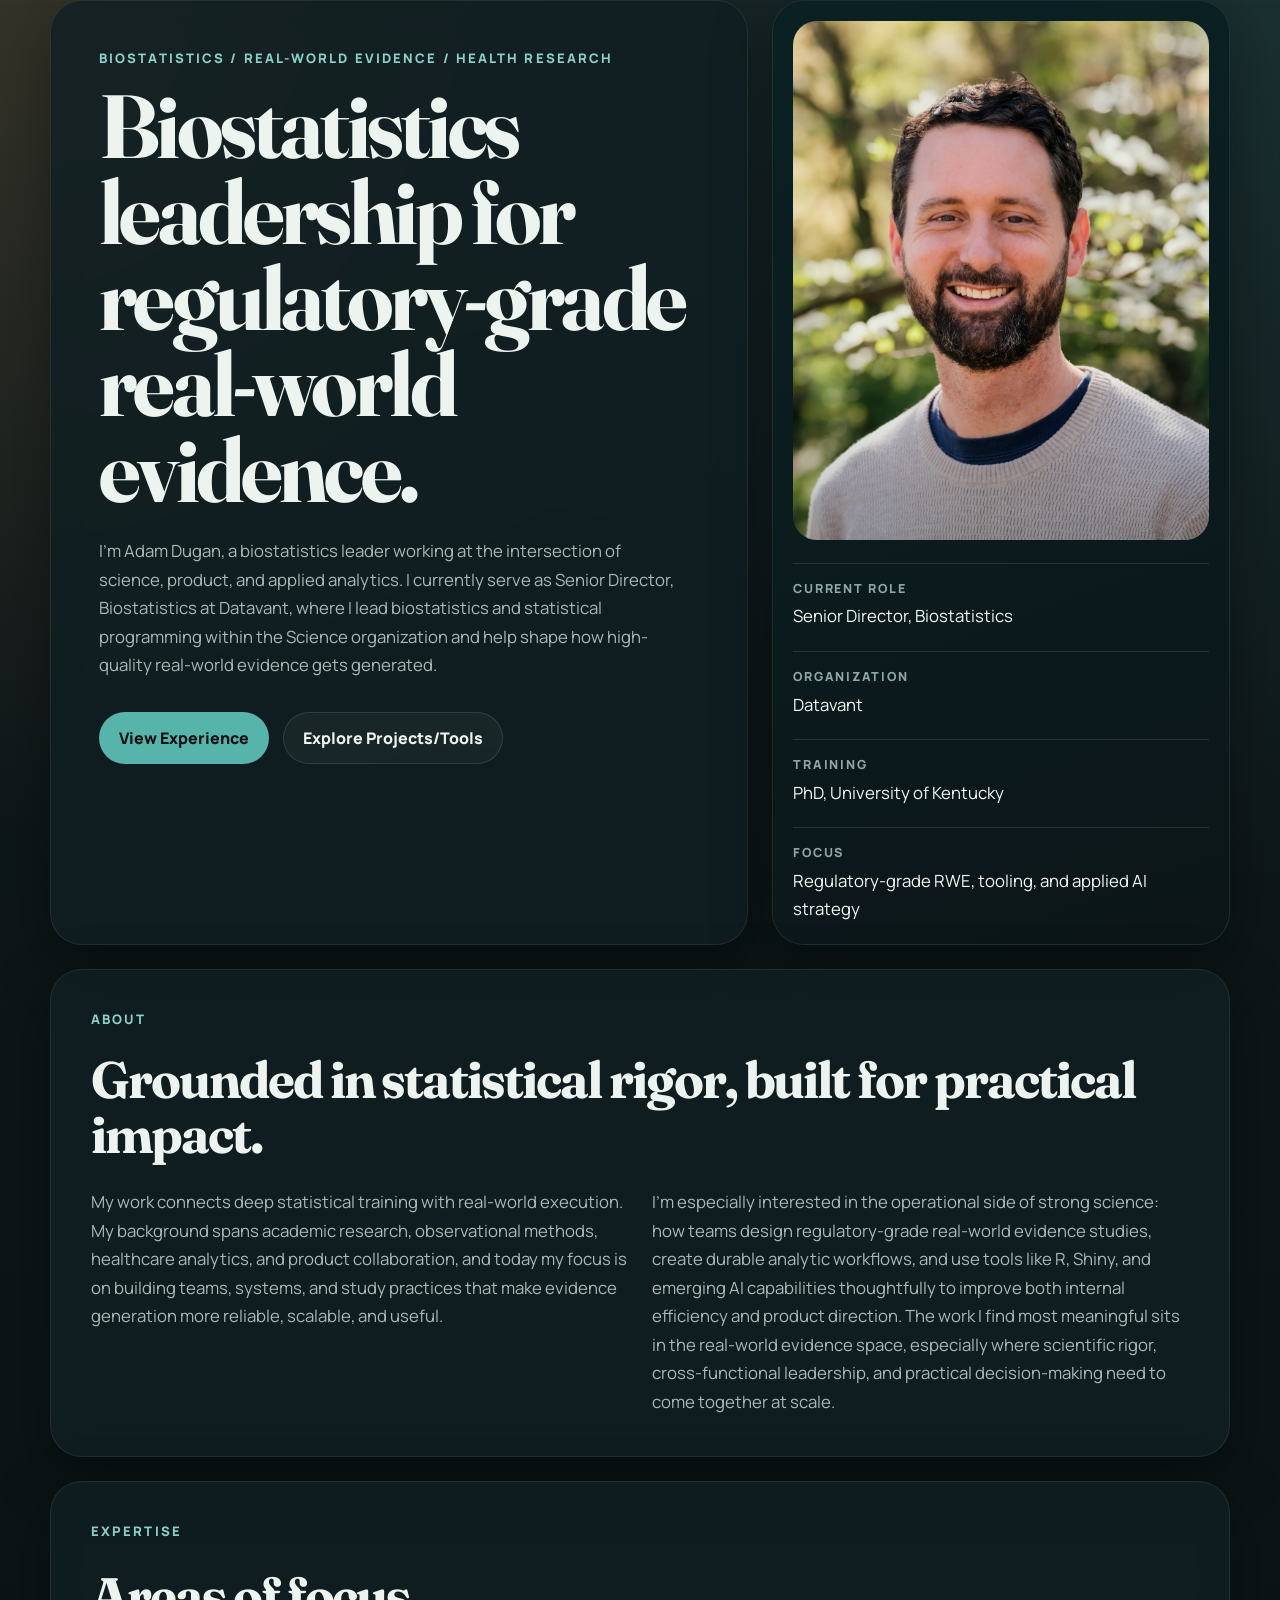
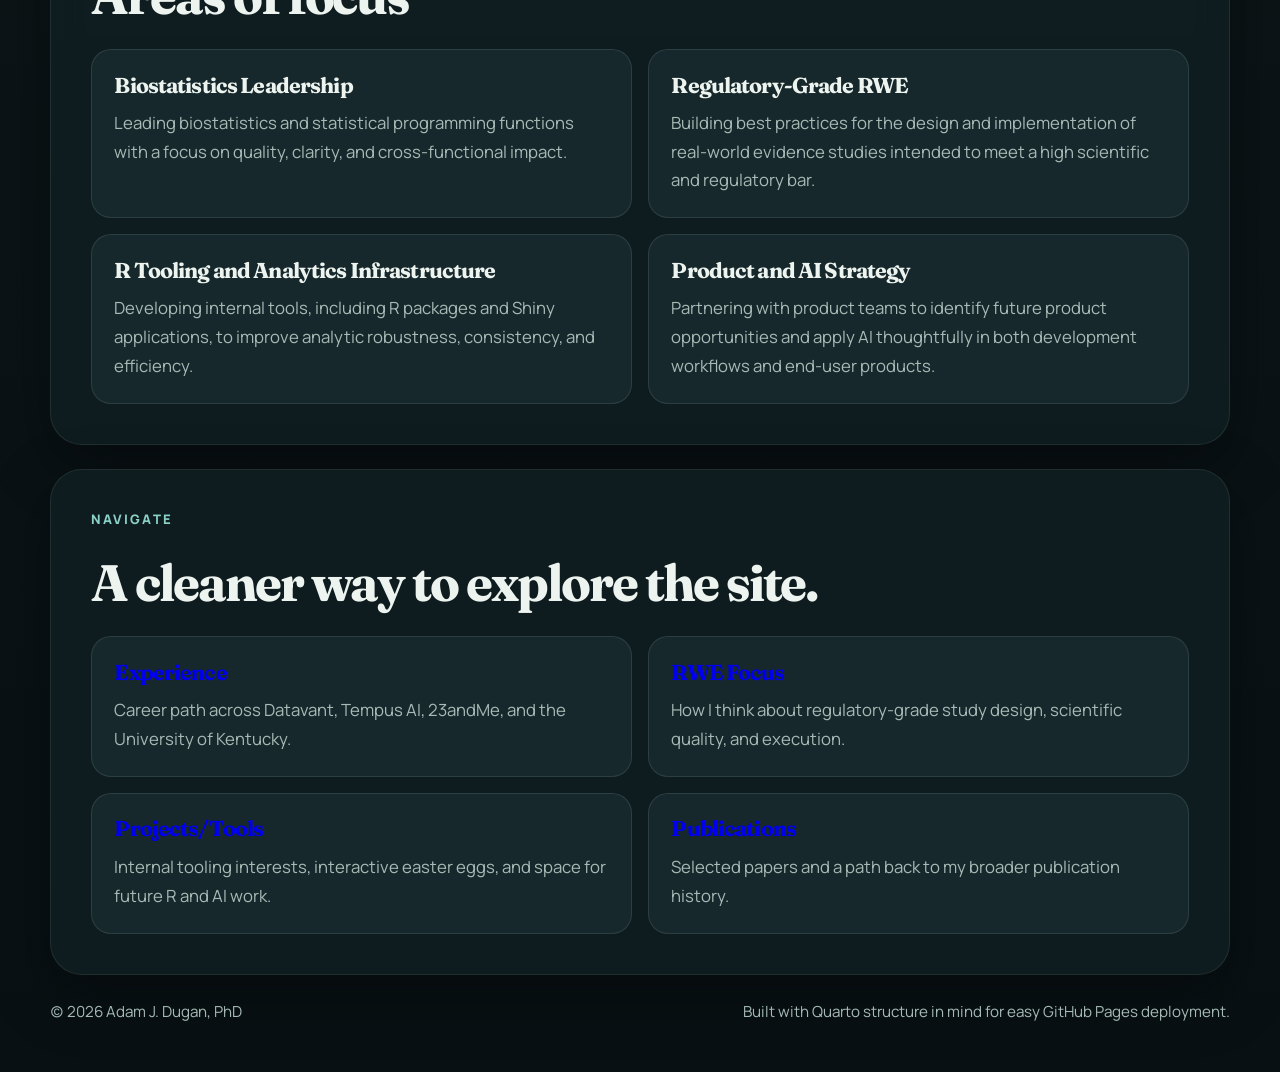
==== docs/index.html @ 81291aee "Updated the experience" ====
<!DOCTYPE html>
<html xmlns="http://www.w3.org/1999/xhtml" lang="en" xml:lang="en"><head>

<meta charset="utf-8">
<meta name="generator" content="quarto-1.9.37">

<meta name="viewport" content="width=device-width, initial-scale=1.0, user-scalable=yes">


<title>Home – Adam J. Dugan, PhD</title>
<style>
/* Default styles provided by pandoc.
** See https://pandoc.org/MANUAL.html#variables-for-html for config info.
*/
code{white-space: pre-wrap;}
span.smallcaps{font-variant: small-caps;}
div.columns{display: flex; gap: min(4vw, 1.5em);}
div.column{flex: auto; overflow-x: auto;}
div.hanging-indent{margin-left: 1.5em; text-indent: -1.5em;}
ul.task-list{list-style: none;}
ul.task-list li input[type="checkbox"] {
  width: 0.8em;
  margin: 0 0.8em 0.2em -1em; /* quarto-specific, see https://github.com/quarto-dev/quarto-cli/issues/4556 */ 
  vertical-align: middle;
}
.display.math{display: block; text-align: center; margin: 0.5rem auto;}
</style>


<script src="site_libs/clipboard/clipboard.min.js"></script>
<script src="site_libs/quarto-html/tabby.min.js"></script>
<script src="site_libs/quarto-html/popper.min.js"></script>
<script src="site_libs/quarto-html/tippy.umd.min.js"></script>
<script src="site_libs/quarto-html/anchor.min.js"></script>
<link href="site_libs/quarto-html/tippy.css" rel="stylesheet">
<link href="site_libs/quarto-html/light-border.css" rel="stylesheet">
<link href="site_libs/quarto-html/quarto-html-640605f58ae58ee79329c070719e555b.min.css" rel="stylesheet" append-hash="true" data-mode="light">
<link href="site_libs/quarto-html/quarto-syntax-highlighting-7f8f88aac4f3542376d5c11b86a4c14d.css" rel="stylesheet" id="quarto-text-highlighting-styles">
<script>
  document.documentElement.classList.add("js");
</script>
<link rel="preconnect" href="https://fonts.googleapis.com">
<link rel="preconnect" href="https://fonts.gstatic.com" crossorigin="">
<link href="https://fonts.googleapis.com/css2?family=Fraunces:opsz,wght@9..144,500;9..144,700&amp;family=Manrope:wght@400;500;600;700;800&amp;display=swap" rel="stylesheet">


<link rel="stylesheet" href="assets/css/styles.css">
</head>

<body>



<header id="title-block-header">
<h1 class="title">Home</h1>

</header>


<div class="page-shell page-shell-inner">
  <section class="hero reveal">
    <div class="hero-copy">
      <p class="eyebrow">Biostatistics / Real-World Evidence / Health Research</p>
      <h1>Biostatistics leadership for regulatory-grade real-world evidence.</h1>
      <p class="hero-text">
        I'm Adam Dugan, a biostatistics leader working at the intersection of science, product,
        and applied analytics. I currently serve as Senior Director, Biostatistics at Datavant,
        where I lead biostatistics and statistical programming within the Science organization and
        help shape how high-quality real-world evidence gets generated.
      </p>
      <div class="hero-actions">
        <a class="button button-primary" href="experience.html">View Experience</a>
        <a class="button button-secondary" href="projects.html">Explore Projects/Tools</a>
      </div>
    </div>

    <aside class="hero-card">
      <div class="headshot-frame">
        <img class="headshot" src="assets/images/adams-headshot.JPG" alt="Headshot of Adam J. Dugan">
      </div>
      <dl class="profile-facts">
        <div>
          <dt>Current role</dt>
          <dd>Senior Director, Biostatistics</dd>
        </div>
        <div>
          <dt>Organization</dt>
          <dd>Datavant</dd>
        </div>
        <div>
          <dt>Training</dt>
          <dd>PhD, University of Kentucky</dd>
        </div>
        <div>
          <dt>Focus</dt>
          <dd>Regulatory-grade RWE, tooling, and applied AI strategy</dd>
        </div>
      </dl>
    </aside>
  </section>

  <section class="section section-intro reveal" id="about">
    <div class="section-heading">
      <p class="eyebrow">About</p>
      <h2 class="anchored">Grounded in statistical rigor, built for practical impact.</h2>
    </div>
    <div class="split-text">
      <p>
        My work connects deep statistical training with real-world execution. My background spans
        academic research, observational methods, healthcare analytics, and product collaboration,
        and today my focus is on building teams, systems, and study practices that make evidence
        generation more reliable, scalable, and useful.
      </p>
      <p>
        I'm especially interested in the operational side of strong science: how teams design
        regulatory-grade real-world evidence studies, create durable analytic workflows, and use
        tools like R, Shiny, and emerging AI capabilities thoughtfully to improve both internal
        efficiency and product direction. The work I find most meaningful sits in the real-world
        evidence space, especially where scientific rigor, cross-functional leadership, and
        practical decision-making need to come together at scale.
      </p>
    </div>
  </section>

  <section class="section reveal" id="expertise">
    <div class="section-heading">
      <p class="eyebrow">Expertise</p>
      <h2 class="anchored">Areas of focus</h2>
    </div>
    <div class="card-grid">
      <article class="info-card">
        <h3 class="anchored">Biostatistics Leadership</h3>
        <p>
          Leading biostatistics and statistical programming functions with a focus on quality,
          clarity, and cross-functional impact.
        </p>
      </article>
      <article class="info-card">
        <h3 class="anchored">Regulatory-Grade RWE</h3>
        <p>
          Building best practices for the design and implementation of real-world evidence studies
          intended to meet a high scientific and regulatory bar.
        </p>
      </article>
      <article class="info-card">
        <h3 class="anchored">R Tooling and Analytics Infrastructure</h3>
        <p>
          Developing internal tools, including R packages and Shiny applications, to improve
          analytic robustness, consistency, and efficiency.
        </p>
      </article>
      <article class="info-card">
        <h3 class="anchored">Product and AI Strategy</h3>
        <p>
          Partnering with product teams to identify future product opportunities and apply AI
          thoughtfully in both development workflows and end-user products.
        </p>
      </article>
    </div>
  </section>

  <section class="section reveal">
    <div class="section-heading">
      <p class="eyebrow">Navigate</p>
      <h2 class="anchored">A cleaner way to explore the site.</h2>
    </div>
    <div class="card-grid">
      <article class="info-card">
        <h3 class="anchored"><a href="experience.html">Experience</a></h3>
        <p>Career path across Datavant, Tempus AI, 23andMe, and the University of Kentucky.</p>
      </article>
      <article class="info-card">
        <h3 class="anchored"><a href="rwe-focus.html">RWE Focus</a></h3>
        <p>How I think about regulatory-grade study design, scientific quality, and execution.</p>
      </article>
      <article class="info-card">
        <h3 class="anchored"><a href="projects.html">Projects/Tools</a></h3>
        <p>Internal tooling interests, interactive easter eggs, and space for future R and AI work.</p>
      </article>
      <article class="info-card">
        <h3 class="anchored"><a href="publications.html">Publications</a></h3>
        <p>Selected papers and a path back to my broader publication history.</p>
      </article>
    </div>
  </section>

  <footer class="site-footer">
    <p>(c) <span id="year"></span> Adam J. Dugan, PhD</p>
    <p>Built with Quarto structure in mind for easy GitHub Pages deployment.</p>
  </footer>
</div>


<script src="assets/js/script.js"></script>
<script id="quarto-html-after-body" type="application/javascript">
  window.document.addEventListener("DOMContentLoaded", function (event) {
    const tabsets =  window.document.querySelectorAll(".panel-tabset-tabby")
    tabsets.forEach(function(tabset) {
      const tabby = new Tabby('#' + tabset.id);
    });
    const icon = "";
    const anchorJS = new window.AnchorJS();
    anchorJS.options = {
      placement: 'right',
      icon: icon
    };
    anchorJS.add('.anchored');
    const isCodeAnnotation = (el) => {
      for (const clz of el.classList) {
        if (clz.startsWith('code-annotation-')) {                     
          return true;
        }
      }
      return false;
    }
    const onCopySuccess = function(e) {
      // button target
      const button = e.trigger;
      // don't keep focus
      button.blur();
      // flash "checked"
      button.classList.add('code-copy-button-checked');
      var currentTitle = button.getAttribute("title");
      button.setAttribute("title", "Copied!");
      let tooltip;
      if (window.bootstrap) {
        button.setAttribute("data-bs-toggle", "tooltip");
        button.setAttribute("data-bs-placement", "left");
        button.setAttribute("data-bs-title", "Copied!");
        tooltip = new bootstrap.Tooltip(button, 
          { trigger: "manual", 
            customClass: "code-copy-button-tooltip",
            offset: [0, -8]});
        tooltip.show();    
      }
      setTimeout(function() {
        if (tooltip) {
          tooltip.hide();
          button.removeAttribute("data-bs-title");
          button.removeAttribute("data-bs-toggle");
          button.removeAttribute("data-bs-placement");
        }
        button.setAttribute("title", currentTitle);
        button.classList.remove('code-copy-button-checked');
      }, 1000);
      // clear code selection
      e.clearSelection();
    }
    const getTextToCopy = function(trigger) {
      const outerScaffold = trigger.parentElement.cloneNode(true);
      const codeEl = outerScaffold.querySelector('code');
      for (const childEl of codeEl.children) {
        if (isCodeAnnotation(childEl)) {
          childEl.remove();
        }
      }
      return codeEl.innerText;
    }
    const clipboard = new window.ClipboardJS('.code-copy-button:not([data-in-quarto-modal])', {
      text: getTextToCopy
    });
    clipboard.on('success', onCopySuccess);
    if (window.document.getElementById('quarto-embedded-source-code-modal')) {
      const clipboardModal = new window.ClipboardJS('.code-copy-button[data-in-quarto-modal]', {
        text: getTextToCopy,
        container: window.document.getElementById('quarto-embedded-source-code-modal')
      });
      clipboardModal.on('success', onCopySuccess);
    }
      var localhostRegex = new RegExp(/^(?:http|https):\/\/localhost\:?[0-9]*\//);
      var mailtoRegex = new RegExp(/^mailto:/);
        var filterRegex = new RegExp('/' + window.location.host + '/');
      var isInternal = (href) => {
          return filterRegex.test(href) || localhostRegex.test(href) || mailtoRegex.test(href);
      }
      // Inspect non-navigation links and adorn them if external
     var links = window.document.querySelectorAll('a[href]:not(.nav-link):not(.navbar-brand):not(.toc-action):not(.sidebar-link):not(.sidebar-item-toggle):not(.pagination-link):not(.no-external):not([aria-hidden]):not(.dropdown-item):not(.quarto-navigation-tool):not(.about-link)');
      for (var i=0; i<links.length; i++) {
        const link = links[i];
        if (!isInternal(link.href)) {
          // undo the damage that might have been done by quarto-nav.js in the case of
          // links that we want to consider external
          if (link.dataset.originalHref !== undefined) {
            link.href = link.dataset.originalHref;
          }
        }
      }
    function tippyHover(el, contentFn, onTriggerFn, onUntriggerFn) {
      const config = {
        allowHTML: true,
        maxWidth: 500,
        delay: 100,
        arrow: false,
        appendTo: function(el) {
            return el.parentElement;
        },
        interactive: true,
        interactiveBorder: 10,
        theme: 'light-border',
        placement: 'bottom-start',
      };
      if (contentFn) {
        config.content = contentFn;
      }
      if (onTriggerFn) {
        config.onTrigger = onTriggerFn;
      }
      if (onUntriggerFn) {
        config.onUntrigger = onUntriggerFn;
      }
      window.tippy(el, config); 
    }
    const noterefs = window.document.querySelectorAll('a[role="doc-noteref"]');
    for (var i=0; i<noterefs.length; i++) {
      const ref = noterefs[i];
      tippyHover(ref, function() {
        // use id or data attribute instead here
        let href = ref.getAttribute('data-footnote-href') || ref.getAttribute('href');
        try { href = new URL(href).hash; } catch {}
        const id = href.replace(/^#\/?/, "");
        const note = window.document.getElementById(id);
        if (note) {
          return note.innerHTML;
        } else {
          return "";
        }
      });
    }
    const xrefs = window.document.querySelectorAll('a.quarto-xref');
    const processXRef = (id, note) => {
      // Strip column container classes
      const stripColumnClz = (el) => {
        el.classList.remove("page-full", "page-columns");
        if (el.children) {
          for (const child of el.children) {
            stripColumnClz(child);
          }
        }
      }
      stripColumnClz(note)
      if (id === null || id.startsWith('sec-')) {
        // Special case sections, only their first couple elements
        const container = document.createElement("div");
        if (note.children && note.children.length > 2) {
          container.appendChild(note.children[0].cloneNode(true));
          for (let i = 1; i < note.children.length; i++) {
            const child = note.children[i];
            if (child.tagName === "P" && child.innerText === "") {
              continue;
            } else {
              container.appendChild(child.cloneNode(true));
              break;
            }
          }
          if (window.Quarto?.typesetMath) {
            window.Quarto.typesetMath(container);
          }
          return container.innerHTML
        } else {
          if (window.Quarto?.typesetMath) {
            window.Quarto.typesetMath(note);
          }
          return note.innerHTML;
        }
      } else {
        // Remove any anchor links if they are present
        const anchorLink = note.querySelector('a.anchorjs-link');
        if (anchorLink) {
          anchorLink.remove();
        }
        if (window.Quarto?.typesetMath) {
          window.Quarto.typesetMath(note);
        }
        if (note.classList.contains("callout")) {
          return note.outerHTML;
        } else {
          return note.innerHTML;
        }
      }
    }
    for (var i=0; i<xrefs.length; i++) {
      const xref = xrefs[i];
      tippyHover(xref, undefined, function(instance) {
        instance.disable();
        let url = xref.getAttribute('href');
        let hash = undefined; 
        if (url.startsWith('#')) {
          hash = url;
        } else {
          try { hash = new URL(url).hash; } catch {}
        }
        if (hash) {
          const id = hash.replace(/^#\/?/, "");
          const note = window.document.getElementById(id);
          if (note !== null) {
            try {
              const html = processXRef(id, note.cloneNode(true));
              instance.setContent(html);
            } finally {
              instance.enable();
              instance.show();
            }
          } else {
            // See if we can fetch this
            fetch(url.split('#')[0])
            .then(res => res.text())
            .then(html => {
              const parser = new DOMParser();
              const htmlDoc = parser.parseFromString(html, "text/html");
              const note = htmlDoc.getElementById(id);
              if (note !== null) {
                const html = processXRef(id, note);
                instance.setContent(html);
              } 
            }).finally(() => {
              instance.enable();
              instance.show();
            });
          }
        } else {
          // See if we can fetch a full url (with no hash to target)
          // This is a special case and we should probably do some content thinning / targeting
          fetch(url)
          .then(res => res.text())
          .then(html => {
            const parser = new DOMParser();
            const htmlDoc = parser.parseFromString(html, "text/html");
            const note = htmlDoc.querySelector('main.content');
            if (note !== null) {
              // This should only happen for chapter cross references
              // (since there is no id in the URL)
              // remove the first header
              if (note.children.length > 0 && note.children[0].tagName === "HEADER") {
                note.children[0].remove();
              }
              const html = processXRef(null, note);
              instance.setContent(html);
            } 
          }).finally(() => {
            instance.enable();
            instance.show();
          });
        }
      }, function(instance) {
      });
    }
        let selectedAnnoteEl;
        const selectorForAnnotation = ( cell, annotation) => {
          let cellAttr = 'data-code-cell="' + cell + '"';
          let lineAttr = 'data-code-annotation="' +  annotation + '"';
          const selector = 'span[' + cellAttr + '][' + lineAttr + ']';
          return selector;
        }
        const selectCodeLines = (annoteEl) => {
          const doc = window.document;
          const targetCell = annoteEl.getAttribute("data-target-cell");
          const targetAnnotation = annoteEl.getAttribute("data-target-annotation");
          const annoteSpan = window.document.querySelector(selectorForAnnotation(targetCell, targetAnnotation));
          const lines = annoteSpan.getAttribute("data-code-lines").split(",");
          const lineIds = lines.map((line) => {
            return targetCell + "-" + line;
          })
          let top = null;
          let height = null;
          let parent = null;
          if (lineIds.length > 0) {
              //compute the position of the single el (top and bottom and make a div)
              const el = window.document.getElementById(lineIds[0]);
              top = el.offsetTop;
              height = el.offsetHeight;
              parent = el.parentElement.parentElement;
            if (lineIds.length > 1) {
              const lastEl = window.document.getElementById(lineIds[lineIds.length - 1]);
              const bottom = lastEl.offsetTop + lastEl.offsetHeight;
              height = bottom - top;
            }
            if (top !== null && height !== null && parent !== null) {
              // cook up a div (if necessary) and position it 
              let div = window.document.getElementById("code-annotation-line-highlight");
              if (div === null) {
                div = window.document.createElement("div");
                div.setAttribute("id", "code-annotation-line-highlight");
                div.style.position = 'absolute';
                parent.appendChild(div);
              }
              div.style.top = top - 2 + "px";
              div.style.height = height + 4 + "px";
              div.style.left = 0;
              let gutterDiv = window.document.getElementById("code-annotation-line-highlight-gutter");
              if (gutterDiv === null) {
                gutterDiv = window.document.createElement("div");
                gutterDiv.setAttribute("id", "code-annotation-line-highlight-gutter");
                gutterDiv.style.position = 'absolute';
                const codeCell = window.document.getElementById(targetCell);
                const gutter = codeCell.querySelector('.code-annotation-gutter');
                gutter.appendChild(gutterDiv);
              }
              gutterDiv.style.top = top - 2 + "px";
              gutterDiv.style.height = height + 4 + "px";
            }
            selectedAnnoteEl = annoteEl;
          }
        };
        const unselectCodeLines = () => {
          const elementsIds = ["code-annotation-line-highlight", "code-annotation-line-highlight-gutter"];
          elementsIds.forEach((elId) => {
            const div = window.document.getElementById(elId);
            if (div) {
              div.remove();
            }
          });
          selectedAnnoteEl = undefined;
        };
          // Handle positioning of the toggle
      window.addEventListener(
        "resize",
        throttle(() => {
          elRect = undefined;
          if (selectedAnnoteEl) {
            selectCodeLines(selectedAnnoteEl);
          }
        }, 10)
      );
      function throttle(fn, ms) {
      let throttle = false;
      let timer;
        return (...args) => {
          if(!throttle) { // first call gets through
              fn.apply(this, args);
              throttle = true;
          } else { // all the others get throttled
              if(timer) clearTimeout(timer); // cancel #2
              timer = setTimeout(() => {
                fn.apply(this, args);
                timer = throttle = false;
              }, ms);
          }
        };
      }
        // Attach click handler to the DT
        const annoteDls = window.document.querySelectorAll('dt[data-target-cell]');
        for (const annoteDlNode of annoteDls) {
          annoteDlNode.addEventListener('click', (event) => {
            const clickedEl = event.target;
            if (clickedEl !== selectedAnnoteEl) {
              unselectCodeLines();
              const activeEl = window.document.querySelector('dt[data-target-cell].code-annotation-active');
              if (activeEl) {
                activeEl.classList.remove('code-annotation-active');
              }
              selectCodeLines(clickedEl);
              clickedEl.classList.add('code-annotation-active');
            } else {
              // Unselect the line
              unselectCodeLines();
              clickedEl.classList.remove('code-annotation-active');
            }
          });
        }
    const findCites = (el) => {
      const parentEl = el.parentElement;
      if (parentEl) {
        const cites = parentEl.dataset.cites;
        if (cites) {
          return {
            el,
            cites: cites.split(' ')
          };
        } else {
          return findCites(el.parentElement)
        }
      } else {
        return undefined;
      }
    };
    var bibliorefs = window.document.querySelectorAll('a[role="doc-biblioref"]');
    for (var i=0; i<bibliorefs.length; i++) {
      const ref = bibliorefs[i];
      const citeInfo = findCites(ref);
      if (citeInfo) {
        tippyHover(citeInfo.el, function() {
          var popup = window.document.createElement('div');
          citeInfo.cites.forEach(function(cite) {
            var citeDiv = window.document.createElement('div');
            citeDiv.classList.add('hanging-indent');
            citeDiv.classList.add('csl-entry');
            var biblioDiv = window.document.getElementById('ref-' + cite);
            if (biblioDiv) {
              citeDiv.innerHTML = biblioDiv.innerHTML;
            }
            popup.appendChild(citeDiv);
          });
          return popup.innerHTML;
        });
      }
    }
  });
  </script>




</body></html>
---- docs/site_libs/quarto-html/tippy.css ----
.tippy-box[data-animation=fade][data-state=hidden]{opacity:0}[data-tippy-root]{max-width:calc(100vw - 10px)}.tippy-box{position:relative;background-color:#333;color:#fff;border-radius:4px;font-size:14px;line-height:1.4;white-space:normal;outline:0;transition-property:transform,visibility,opacity}.tippy-box[data-placement^=top]>.tippy-arrow{bottom:0}.tippy-box[data-placement^=top]>.tippy-arrow:before{bottom:-7px;left:0;border-width:8px 8px 0;border-top-color:initial;transform-origin:center top}.tippy-box[data-placement^=bottom]>.tippy-arrow{top:0}.tippy-box[data-placement^=bottom]>.tippy-arrow:before{top:-7px;left:0;border-width:0 8px 8px;border-bottom-color:initial;transform-origin:center bottom}.tippy-box[data-placement^=left]>.tippy-arrow{right:0}.tippy-box[data-placement^=left]>.tippy-arrow:before{border-width:8px 0 8px 8px;border-left-color:initial;right:-7px;transform-origin:center left}.tippy-box[data-placement^=right]>.tippy-arrow{left:0}.tippy-box[data-placement^=right]>.tippy-arrow:before{left:-7px;border-width:8px 8px 8px 0;border-right-color:initial;transform-origin:center right}.tippy-box[data-inertia][data-state=visible]{transition-timing-function:cubic-bezier(.54,1.5,.38,1.11)}.tippy-arrow{width:16px;height:16px;color:#333}.tippy-arrow:before{content:"";position:absolute;border-color:transparent;border-style:solid}.tippy-content{position:relative;padding:5px 9px;z-index:1}
---- docs/site_libs/quarto-html/light-border.css ----
.tippy-box[data-theme~=light-border]{background-color:#fff;background-clip:padding-box;border:1px solid rgba(0,8,16,.15);color:#333;box-shadow:0 4px 14px -2px rgba(0,8,16,.08)}.tippy-box[data-theme~=light-border]>.tippy-backdrop{background-color:#fff}.tippy-box[data-theme~=light-border]>.tippy-arrow:after,.tippy-box[data-theme~=light-border]>.tippy-svg-arrow:after{content:"";position:absolute;z-index:-1}.tippy-box[data-theme~=light-border]>.tippy-arrow:after{border-color:transparent;border-style:solid}.tippy-box[data-theme~=light-border][data-placement^=top]>.tippy-arrow:before{border-top-color:#fff}.tippy-box[data-theme~=light-border][data-placement^=top]>.tippy-arrow:after{border-top-color:rgba(0,8,16,.2);border-width:7px 7px 0;top:17px;left:1px}.tippy-box[data-theme~=light-border][data-placement^=top]>.tippy-svg-arrow>svg{top:16px}.tippy-box[data-theme~=light-border][data-placement^=top]>.tippy-svg-arrow:after{top:17px}.tippy-box[data-theme~=light-border][data-placement^=bottom]>.tippy-arrow:before{border-bottom-color:#fff;bottom:16px}.tippy-box[data-theme~=light-border][data-placement^=bottom]>.tippy-arrow:after{border-bottom-color:rgba(0,8,16,.2);border-width:0 7px 7px;bottom:17px;left:1px}.tippy-box[data-theme~=light-border][data-placement^=bottom]>.tippy-svg-arrow>svg{bottom:16px}.tippy-box[data-theme~=light-border][data-placement^=bottom]>.tippy-svg-arrow:after{bottom:17px}.tippy-box[data-theme~=light-border][data-placement^=left]>.tippy-arrow:before{border-left-color:#fff}.tippy-box[data-theme~=light-border][data-placement^=left]>.tippy-arrow:after{border-left-color:rgba(0,8,16,.2);border-width:7px 0 7px 7px;left:17px;top:1px}.tippy-box[data-theme~=light-border][data-placement^=left]>.tippy-svg-arrow>svg{left:11px}.tippy-box[data-theme~=light-border][data-placement^=left]>.tippy-svg-arrow:after{left:12px}.tippy-box[data-theme~=light-border][data-placement^=right]>.tippy-arrow:before{border-right-color:#fff;right:16px}.tippy-box[data-theme~=light-border][data-placement^=right]>.tippy-arrow:after{border-width:7px 7px 7px 0;right:17px;top:1px;border-right-color:rgba(0,8,16,.2)}.tippy-box[data-theme~=light-border][data-placement^=right]>.tippy-svg-arrow>svg{right:11px}.tippy-box[data-theme~=light-border][data-placement^=right]>.tippy-svg-arrow:after{right:12px}.tippy-box[data-theme~=light-border]>.tippy-svg-arrow{fill:#fff}.tippy-box[data-theme~=light-border]>.tippy-svg-arrow:after{background-image:url([data-uri]);background-size:16px 6px;width:16px;height:6px}
---- docs/site_libs/quarto-html/quarto-html-640605f58ae58ee79329c070719e555b.min.css ----
.top-right{position:absolute;top:1em;right:1em}.visually-hidden{border:0;clip:rect(0 0 0 0);height:auto;margin:0;overflow:hidden;padding:0;position:absolute;width:1px;white-space:nowrap}.hidden{display:none !important}.zindex-bottom{z-index:-1 !important}figure.figure{display:block}.quarto-layout-panel{margin-bottom:1em}.quarto-layout-panel>figure{width:100%}.quarto-layout-panel>figure>figcaption,.quarto-layout-panel>.panel-caption{margin-top:10pt}.quarto-layout-panel>.table-caption{margin-top:0px}.table-caption p{margin-bottom:.5em}.quarto-layout-row{display:flex;flex-direction:row;align-items:flex-start}.quarto-layout-valign-top{align-items:flex-start}.quarto-layout-valign-bottom{align-items:flex-end}.quarto-layout-valign-center{align-items:center}.quarto-layout-cell{position:relative;margin-right:20px}.quarto-layout-cell:last-child{margin-right:0}.quarto-layout-cell figure,.quarto-layout-cell>p{margin:.2em}.quarto-layout-cell img{max-width:100%}.quarto-layout-cell .html-widget{width:100% !important}.quarto-layout-cell div figure p{margin:0}.quarto-layout-cell figure{display:block;margin-inline-start:0;margin-inline-end:0}.quarto-layout-cell table{display:inline-table}.quarto-layout-cell-subref figcaption,figure .quarto-layout-row figure figcaption{text-align:center;font-style:italic}.quarto-figure{position:relative;margin-bottom:1em}.quarto-figure>figure{width:100%;margin-bottom:0}.quarto-figure-left>figure>p,.quarto-figure-left>figure>div{text-align:left}.quarto-figure-center>figure>p,.quarto-figure-center>figure>div{text-align:center}.quarto-figure-right>figure>p,.quarto-figure-right>figure>div{text-align:right}.quarto-figure>figure>div.cell-annotation,.quarto-figure>figure>div code{text-align:left}figure>p:empty{display:none}figure>p:first-child{margin-top:0;margin-bottom:0}figure>figcaption.quarto-float-caption-bottom{margin-bottom:.5em}figure>figcaption.quarto-float-caption-top{margin-top:.5em}div[id^=tbl-]{position:relative}.quarto-figure>.anchorjs-link{position:absolute;top:.6em;right:.5em}div[id^=tbl-]>.anchorjs-link{position:absolute;top:.7em;right:.3em}.quarto-figure:hover>.anchorjs-link,div[id^=tbl-]:hover>.anchorjs-link,h2:hover>.anchorjs-link,h3:hover>.anchorjs-link,h4:hover>.anchorjs-link,h5:hover>.anchorjs-link,h6:hover>.anchorjs-link,.reveal-anchorjs-link>.anchorjs-link{opacity:1}#title-block-header{margin-block-end:1rem;position:relative;margin-top:-1px}#title-block-header .abstract{margin-block-start:1rem}#title-block-header .abstract .abstract-title{font-weight:600}#title-block-header a{text-decoration:none}#title-block-header .author,#title-block-header .date,#title-block-header .doi{margin-block-end:.2rem}#title-block-header .quarto-title-block>div{display:flex}#title-block-header .quarto-title-block>div>h1{flex-grow:1}#title-block-header .quarto-title-block>div>button{flex-shrink:0;height:2.25rem;margin-top:0}tr.header>th>p:last-of-type{margin-bottom:0px}table,table.table{margin-top:.5rem;margin-bottom:.5rem}caption,.table-caption{padding-top:.5rem;padding-bottom:.5rem;text-align:center}figure.quarto-float-tbl figcaption.quarto-float-caption-top{margin-top:.5rem;margin-bottom:.25rem;text-align:center}figure.quarto-float-tbl figcaption.quarto-float-caption-bottom{padding-top:.25rem;margin-bottom:.5rem;text-align:center}.utterances{max-width:none;margin-left:-8px}iframe{margin-bottom:1em}details{margin-bottom:1em}details[show]{margin-bottom:0}details>summary{color:rgb(110.5,110.5,110.5)}details>summary>p:only-child{display:inline}div.code-copy-outer-scaffold{position:relative}dd code:not(.sourceCode),p code:not(.sourceCode){white-space:pre-wrap}code{white-space:pre}@media print{code{white-space:pre-wrap}}pre>code{display:block}pre>code.sourceCode{white-space:pre}pre>code.sourceCode>span>a:first-child::before{text-decoration:none}pre.code-overflow-wrap>code.sourceCode{white-space:pre-wrap}pre.code-overflow-scroll>code.sourceCode{white-space:pre}code a:any-link{color:inherit;text-decoration:none}code a:hover{color:inherit;text-decoration:underline}ul.task-list{padding-left:1em}[data-tippy-root]{display:inline-block}.tippy-content .footnote-back{display:none}.footnote-back{margin-left:.2em}.tippy-content{overflow-x:auto}.quarto-embedded-source-code{display:none}.quarto-unresolved-ref{font-weight:600}.quarto-cover-image{max-width:35%;float:right;margin-left:30px}.cell-output-display .widget-subarea{margin-bottom:1em}.cell-output-display:not(.no-overflow-x),.knitsql-table:not(.no-overflow-x){overflow-x:auto}.panel-input{margin-bottom:1em}.panel-input>div,.panel-input>div>div{display:inline-block;vertical-align:top;padding-right:12px}.panel-input>p:last-child{margin-bottom:0}.layout-sidebar{margin-bottom:1em}.layout-sidebar .tab-content{border:none}.tab-content>.page-columns.active{display:grid}div.sourceCode>iframe{width:100%;height:300px;margin-bottom:-0.5em}a{text-underline-offset:3px}.callout pre.sourceCode{padding-left:0}div.ansi-escaped-output{font-family:monospace;display:block}/*!
*
* ansi colors from IPython notebook's
*
* we also add `bright-[color]-` synonyms for the `-[color]-intense` classes since
* that seems to be what ansi_up emits
*
*/.ansi-black-fg{color:#3e424d}.ansi-black-bg{background-color:#3e424d}.ansi-black-intense-black,.ansi-bright-black-fg{color:#282c36}.ansi-black-intense-black,.ansi-bright-black-bg{background-color:#282c36}.ansi-red-fg{color:#e75c58}.ansi-red-bg{background-color:#e75c58}.ansi-red-intense-red,.ansi-bright-red-fg{color:#b22b31}.ansi-red-intense-red,.ansi-bright-red-bg{background-color:#b22b31}.ansi-green-fg{color:#00a250}.ansi-green-bg{background-color:#00a250}.ansi-green-intense-green,.ansi-bright-green-fg{color:#007427}.ansi-green-intense-green,.ansi-bright-green-bg{background-color:#007427}.ansi-yellow-fg{color:#ddb62b}.ansi-yellow-bg{background-color:#ddb62b}.ansi-yellow-intense-yellow,.ansi-bright-yellow-fg{color:#b27d12}.ansi-yellow-intense-yellow,.ansi-bright-yellow-bg{background-color:#b27d12}.ansi-blue-fg{color:#208ffb}.ansi-blue-bg{background-color:#208ffb}.ansi-blue-intense-blue,.ansi-bright-blue-fg{color:#0065ca}.ansi-blue-intense-blue,.ansi-bright-blue-bg{background-color:#0065ca}.ansi-magenta-fg{color:#d160c4}.ansi-magenta-bg{background-color:#d160c4}.ansi-magenta-intense-magenta,.ansi-bright-magenta-fg{color:#a03196}.ansi-magenta-intense-magenta,.ansi-bright-magenta-bg{background-color:#a03196}.ansi-cyan-fg{color:#60c6c8}.ansi-cyan-bg{background-color:#60c6c8}.ansi-cyan-intense-cyan,.ansi-bright-cyan-fg{color:#258f8f}.ansi-cyan-intense-cyan,.ansi-bright-cyan-bg{background-color:#258f8f}.ansi-white-fg{color:#c5c1b4}.ansi-white-bg{background-color:#c5c1b4}.ansi-white-intense-white,.ansi-bright-white-fg{color:#a1a6b2}.ansi-white-intense-white,.ansi-bright-white-bg{background-color:#a1a6b2}.ansi-default-inverse-fg{color:#fff}.ansi-default-inverse-bg{background-color:#000}.ansi-bold{font-weight:bold}.ansi-underline{text-decoration:underline}:root{--quarto-body-bg: #fff;--quarto-body-color: #222;--quarto-text-muted: rgb(110.5, 110.5, 110.5);--quarto-border-color: rgb(110.5, 110.5, 110.5);--quarto-border-width: 1px;--quarto-border-radius: 4px}table.gt_table{color:var(--quarto-body-color);font-size:1em;width:100%;background-color:rgba(0,0,0,0);border-top-width:inherit;border-bottom-width:inherit;border-color:var(--quarto-border-color)}table.gt_table th.gt_column_spanner_outer{color:var(--quarto-body-color);background-color:rgba(0,0,0,0);border-top-width:inherit;border-bottom-width:inherit;border-color:var(--quarto-border-color)}table.gt_table th.gt_col_heading{color:var(--quarto-body-color);font-weight:bold;background-color:rgba(0,0,0,0)}table.gt_table thead.gt_col_headings{border-bottom:1px solid currentColor;border-top-width:inherit;border-top-color:var(--quarto-border-color)}table.gt_table thead.gt_col_headings:not(:first-child){border-top-width:1px;border-top-color:var(--quarto-border-color)}table.gt_table td.gt_row{border-bottom-width:1px;border-bottom-color:var(--quarto-border-color);border-top-width:0px}table.gt_table tbody.gt_table_body{border-top-width:1px;border-bottom-width:1px;border-bottom-color:var(--quarto-border-color);border-top-color:currentColor}div.columns{display:initial;gap:initial}div.column{display:inline-block;overflow-x:initial;vertical-align:top;width:50%}.code-annotation-tip-content{word-wrap:break-word}.code-annotation-container-hidden{display:none !important}dl.code-annotation-container-grid{display:grid;grid-template-columns:min-content auto}dl.code-annotation-container-grid dt{grid-column:1}dl.code-annotation-container-grid dd{grid-column:2}pre.sourceCode.code-annotation-code{padding-right:0}code.sourceCode .code-annotation-anchor{z-index:100;position:relative;float:right;background-color:rgba(0,0,0,0)}input[type=checkbox]{margin-right:.5ch}:root{--mermaid-bg-color: #fff;--mermaid-edge-color: #999;--mermaid-node-fg-color: #222;--mermaid-fg-color: #222;--mermaid-fg-color--lighter: rgb(59.5, 59.5, 59.5);--mermaid-fg-color--lightest: #555555;--mermaid-font-family: sans-serif;--mermaid-label-bg-color: #fff;--mermaid-label-fg-color: #468;--mermaid-node-bg-color: rgba(68, 102, 136, 0.1);--mermaid-node-fg-color: #222}@media print{:root{font-size:11pt}#quarto-sidebar,#TOC,.nav-page{display:none}.page-columns .content{grid-column-start:page-start}.fixed-top{position:relative}.panel-caption,.figure-caption,figcaption{color:#666}}body.quarto-light .dark-content{display:none !important}body.quarto-dark .light-content{display:none !important}.code-copy-button{position:absolute;top:0;right:0;border:0;margin-top:5px;margin-right:5px;background-color:rgba(0,0,0,0);z-index:3}.code-copy-button-tooltip{font-size:.75em}div.code-copy-outer-scaffold:hover>.code-copy-button>.bi::before{display:inline-block;height:1rem;width:1rem;content:"";vertical-align:-0.125em;background-image:url('data:image/svg+xml,<svg xmlns="http://www.w3.org/2000/svg" width="16" height="16" fill="rgb(111, 111, 111)" viewBox="0 0 16 16"><path d="M4 1.5H3a2 2 0 0 0-2 2V14a2 2 0 0 0 2 2h10a2 2 0 0 0 2-2V3.5a2 2 0 0 0-2-2h-1v1h1a1 1 0 0 1 1 1V14a1 1 0 0 1-1 1H3a1 1 0 0 1-1-1V3.5a1 1 0 0 1 1-1h1v-1z"/><path d="M9.5 1a.5.5 0 0 1 .5.5v1a.5.5 0 0 1-.5.5h-3a.5.5 0 0 1-.5-.5v-1a.5.5 0 0 1 .5-.5h3zm-3-1A1.5 1.5 0 0 0 5 1.5v1A1.5 1.5 0 0 0 6.5 4h3A1.5 1.5 0 0 0 11 2.5v-1A1.5 1.5 0 0 0 9.5 0h-3z"/></svg>');background-repeat:no-repeat;background-size:1rem 1rem}div.code-copy-outer-scaffold:hover>.code-copy-button-checked>.bi::before{background-image:url('data:image/svg+xml,<svg xmlns="http://www.w3.org/2000/svg" width="16" height="16" fill="rgb(111, 111, 111)" viewBox="0 0 16 16"><path d="M13.854 3.646a.5.5 0 0 1 0 .708l-7 7a.5.5 0 0 1-.708 0l-3.5-3.5a.5.5 0 1 1 .708-.708L6.5 10.293l6.646-6.647a.5.5 0 0 1 .708 0z"/></svg>')}div.code-copy-outer-scaffold:hover>.code-copy-button:hover>.bi::before{background-image:url('data:image/svg+xml,<svg xmlns="http://www.w3.org/2000/svg" width="16" height="16" fill="rgb(13, 110, 253)" viewBox="0 0 16 16"><path d="M4 1.5H3a2 2 0 0 0-2 2V14a2 2 0 0 0 2 2h10a2 2 0 0 0 2-2V3.5a2 2 0 0 0-2-2h-1v1h1a1 1 0 0 1 1 1V14a1 1 0 0 1-1 1H3a1 1 0 0 1-1-1V3.5a1 1 0 0 1 1-1h1v-1z"/><path d="M9.5 1a.5.5 0 0 1 .5.5v1a.5.5 0 0 1-.5.5h-3a.5.5 0 0 1-.5-.5v-1a.5.5 0 0 1 .5-.5h3zm-3-1A1.5 1.5 0 0 0 5 1.5v1A1.5 1.5 0 0 0 6.5 4h3A1.5 1.5 0 0 0 11 2.5v-1A1.5 1.5 0 0 0 9.5 0h-3z"/></svg>')}div.code-copy-outer-scaffold:hover>.code-copy-button-checked:hover>.bi::before{background-image:url('data:image/svg+xml,<svg xmlns="http://www.w3.org/2000/svg" width="16" height="16" fill="rgb(13, 110, 253)"  viewBox="0 0 16 16"><path d="M13.854 3.646a.5.5 0 0 1 0 .708l-7 7a.5.5 0 0 1-.708 0l-3.5-3.5a.5.5 0 1 1 .708-.708L6.5 10.293l6.646-6.647a.5.5 0 0 1 .708 0z"/></svg>')}.panel-tabset [role=tablist]{border-bottom:1px solid #dee2e6;list-style:none;margin:0;padding:0;width:100%}.panel-tabset [role=tablist] *{-webkit-box-sizing:border-box;box-sizing:border-box}@media(min-width: 30em){.panel-tabset [role=tablist] li{display:inline-block}}.panel-tabset [role=tab]{border:1px solid rgba(0,0,0,0);border-top-color:#dee2e6;display:block;padding:.5em 1em;text-decoration:none}@media(min-width: 30em){.panel-tabset [role=tab]{border-top-color:rgba(0,0,0,0);display:inline-block;margin-bottom:-1px}}.panel-tabset [role=tab][aria-selected=true]{background-color:#dee2e6}@media(min-width: 30em){.panel-tabset [role=tab][aria-selected=true]{background-color:rgba(0,0,0,0);border:1px solid #dee2e6;border-bottom-color:#fff}}@media(min-width: 30em){.panel-tabset [role=tab]:hover:not([aria-selected=true]){border:1px solid #dee2e6}}.img-fluid{max-width:100%;height:auto}:root{--quarto-scss-export-body-bg: #fff;--quarto-scss-export-body-color: #222;--quarto-scss-export-text-muted: rgb(110.5, 110.5, 110.5);--quarto-scss-export-border-color: rgb(110.5, 110.5, 110.5);--quarto-scss-export-table-border-color: rgb(110.5, 110.5, 110.5);--quarto-scss-export-btn-code-copy-color: rgb(110.5, 110.5, 110.5);--quarto-scss-export-btn-code-copy-color-active: #0d6efd;--quarto-scss-export-primary: #468;--quarto-scss-export-secondary: #999;--quarto-scss-export-mermaid-bg-color: #fff;--quarto-scss-export-mermaid-edge-color: #999;--quarto-scss-export-mermaid-node-fg-color: #222;--quarto-scss-export-mermaid-fg-color: #222;--quarto-scss-export-mermaid-fg-color--lighter: rgb(59.5, 59.5, 59.5);--quarto-scss-export-mermaid-fg-color--lightest: #555555;--quarto-scss-export-mermaid-label-bg-color: #fff;--quarto-scss-export-mermaid-label-fg-color: #468;--quarto-scss-export-mermaid-node-bg-color: rgba(68, 102, 136, 0.1);--quarto-scss-export-tabset-border-color: rgb(222, 226, 230)}
---- docs/site_libs/quarto-html/quarto-syntax-highlighting-7f8f88aac4f3542376d5c11b86a4c14d.css ----
/* quarto syntax highlight colors */
:root {
  --quarto-hl-ot-color: #003B4F;
  --quarto-hl-at-color: #657422;
  --quarto-hl-ss-color: #20794D;
  --quarto-hl-an-color: #5E5E5E;
  --quarto-hl-fu-color: #4758AB;
  --quarto-hl-st-color: #20794D;
  --quarto-hl-cf-color: #003B4F;
  --quarto-hl-op-color: #5E5E5E;
  --quarto-hl-er-color: #AD0000;
  --quarto-hl-bn-color: #AD0000;
  --quarto-hl-al-color: #AD0000;
  --quarto-hl-va-color: #111111;
  --quarto-hl-bu-color: inherit;
  --quarto-hl-ex-color: inherit;
  --quarto-hl-pp-color: #AD0000;
  --quarto-hl-in-color: #5E5E5E;
  --quarto-hl-vs-color: #20794D;
  --quarto-hl-wa-color: #5E5E5E;
  --quarto-hl-do-color: #5E5E5E;
  --quarto-hl-im-color: #00769E;
  --quarto-hl-ch-color: #20794D;
  --quarto-hl-dt-color: #AD0000;
  --quarto-hl-fl-color: #AD0000;
  --quarto-hl-co-color: #5E5E5E;
  --quarto-hl-cv-color: #5E5E5E;
  --quarto-hl-cn-color: #8f5902;
  --quarto-hl-sc-color: #5E5E5E;
  --quarto-hl-dv-color: #AD0000;
  --quarto-hl-kw-color: #003B4F;
}

/* other quarto variables */
:root {
  --quarto-font-monospace: SFMono-Regular, Menlo, Monaco, Consolas, "Liberation Mono", "Courier New", monospace;
}

/* syntax highlight based on Pandoc's rules */
pre > code.sourceCode > span {
  color: #003B4F;
}

code.sourceCode > span {
  color: #003B4F;
}

div.sourceCode,
div.sourceCode pre.sourceCode {
  color: #003B4F;
}

/* Normal */
code span {
  color: #003B4F;
}

/* Alert */
code span.al {
  color: #AD0000;
  font-style: inherit;
}

/* Annotation */
code span.an {
  color: #5E5E5E;
  font-style: inherit;
}

/* Attribute */
code span.at {
  color: #657422;
  font-style: inherit;
}

/* BaseN */
code span.bn {
  color: #AD0000;
  font-style: inherit;
}

/* BuiltIn */
code span.bu {
  font-style: inherit;
}

/* ControlFlow */
code span.cf {
  color: #003B4F;
  font-weight: bold;
  font-style: inherit;
}

/* Char */
code span.ch {
  color: #20794D;
  font-style: inherit;
}

/* Constant */
code span.cn {
  color: #8f5902;
  font-style: inherit;
}

/* Comment */
code span.co {
  color: #5E5E5E;
  font-style: inherit;
}

/* CommentVar */
code span.cv {
  color: #5E5E5E;
  font-style: italic;
}

/* Documentation */
code span.do {
  color: #5E5E5E;
  font-style: italic;
}

/* DataType */
code span.dt {
  color: #AD0000;
  font-style: inherit;
}

/* DecVal */
code span.dv {
  color: #AD0000;
  font-style: inherit;
}

/* Error */
code span.er {
  color: #AD0000;
  font-style: inherit;
}

/* Extension */
code span.ex {
  font-style: inherit;
}

/* Float */
code span.fl {
  color: #AD0000;
  font-style: inherit;
}

/* Function */
code span.fu {
  color: #4758AB;
  font-style: inherit;
}

/* Import */
code span.im {
  color: #00769E;
  font-style: inherit;
}

/* Information */
code span.in {
  color: #5E5E5E;
  font-style: inherit;
}

/* Keyword */
code span.kw {
  color: #003B4F;
  font-weight: bold;
  font-style: inherit;
}

/* Operator */
code span.op {
  color: #5E5E5E;
  font-style: inherit;
}

/* Other */
code span.ot {
  color: #003B4F;
  font-style: inherit;
}

/* Preprocessor */
code span.pp {
  color: #AD0000;
  font-style: inherit;
}

/* SpecialChar */
code span.sc {
  color: #5E5E5E;
  font-style: inherit;
}

/* SpecialString */
code span.ss {
  color: #20794D;
  font-style: inherit;
}

/* String */
code span.st {
  color: #20794D;
  font-style: inherit;
}

/* Variable */
code span.va {
  color: #111111;
  font-style: inherit;
}

/* VerbatimString */
code span.vs {
  color: #20794D;
  font-style: inherit;
}

/* Warning */
code span.wa {
  color: #5E5E5E;
  font-style: italic;
}

.prevent-inlining {
  content: "</";
}

/*# sourceMappingURL=789ad8cd35626ba772517505b42a116e.css.map */
---- docs/assets/css/styles.css ----
:root {
  --bg: #0d1517;
  --bg-deep: #122024;
  --surface: rgba(17, 31, 35, 0.82);
  --surface-strong: #17282c;
  --ink: #edf4ef;
  --muted: #a6bbb5;
  --teal: #57b4ab;
  --teal-soft: #8bd1c8;
  --gold: #d7a45b;
  --line: rgba(184, 224, 216, 0.12);
  --shadow: 0 20px 60px rgba(0, 0, 0, 0.34);
  --radius-lg: 32px;
  --radius-md: 20px;
  --radius-sm: 14px;
  --max-width: 1180px;
}

* {
  box-sizing: border-box;
}

html {
  scroll-behavior: smooth;
}

body.quarto-light,
body.quarto-dark {
  background:
    radial-gradient(circle at top left, rgba(215, 164, 91, 0.18), transparent 28%),
    radial-gradient(circle at top right, rgba(87, 180, 171, 0.14), transparent 30%),
    linear-gradient(180deg, #101a1d 0%, var(--bg) 42%, #081013 100%);
}

body {
  margin: 0;
  min-height: 100vh;
  font-family: "Manrope", sans-serif;
  color: var(--ink);
  background:
    radial-gradient(circle at top left, rgba(215, 164, 91, 0.18), transparent 28%),
    radial-gradient(circle at top right, rgba(87, 180, 171, 0.14), transparent 30%),
    linear-gradient(180deg, #101a1d 0%, var(--bg) 42%, #081013 100%);
}

body::before {
  content: "";
  position: fixed;
  inset: 0;
  pointer-events: none;
  background-image:
    linear-gradient(rgba(255, 255, 255, 0.04) 1px, transparent 1px),
    linear-gradient(90deg, rgba(255, 255, 255, 0.04) 1px, transparent 1px);
  background-size: 44px 44px;
  mask-image: linear-gradient(180deg, rgba(0, 0, 0, 0.25), transparent 70%);
}

.page-shell {
  width: min(calc(100% - 2rem), var(--max-width));
  margin: 0 auto;
  padding: 1.5rem 0 3rem;
}

.site-header {
  position: sticky;
  top: 1rem;
  z-index: 10;
  display: flex;
  justify-content: space-between;
  align-items: center;
  gap: 1rem;
  padding: 1rem 1.25rem;
  margin-bottom: 2.5rem;
  background: rgba(14, 25, 28, 0.82);
  border: 1px solid rgba(184, 224, 216, 0.1);
  border-radius: 999px;
  backdrop-filter: blur(16px);
  box-shadow: 0 10px 30px rgba(0, 0, 0, 0.22);
}

.navbar {
  position: sticky;
  top: 1rem;
  z-index: 10;
  width: min(calc(100% - 2rem), var(--max-width));
  margin: 1.5rem auto 2rem;
  padding: 1rem 1.25rem;
  background: rgba(14, 25, 28, 0.82);
  border: 1px solid rgba(184, 224, 216, 0.1);
  border-radius: 999px;
  backdrop-filter: blur(16px);
  box-shadow: 0 10px 30px rgba(0, 0, 0, 0.22);
}

.navbar-brand,
.navbar-nav .nav-link,
.menu-text {
  color: var(--ink) !important;
  font-weight: 700;
}

.navbar-nav .nav-link {
  color: var(--muted) !important;
}

.navbar-nav .nav-link:hover,
.navbar-nav .nav-link:focus-visible,
.navbar-brand:hover,
.navbar-brand:focus-visible {
  color: var(--teal) !important;
}

#quarto-content main,
.quarto-container {
  max-width: none;
}

.page-shell-inner {
  padding-top: 0;
}

.wordmark,
.site-nav a,
.button,
.publication-card a,
.supporting-link a,
.info-card a {
  text-decoration: none;
}

.wordmark {
  color: var(--ink);
  font-weight: 800;
  letter-spacing: -0.03em;
}

.site-nav {
  display: flex;
  flex-wrap: wrap;
  justify-content: flex-end;
  gap: 1rem;
}

.site-nav a {
  color: var(--muted);
  font-size: 0.95rem;
  font-weight: 600;
}

.site-nav a:hover,
.site-nav a:focus-visible,
.publication-card a:hover,
.publication-card a:focus-visible,
.info-card a:hover,
.info-card a:focus-visible,
.supporting-link a:hover,
.supporting-link a:focus-visible {
  color: var(--teal);
}

.hero,
.section,
.site-footer {
  position: relative;
  z-index: 1;
}

.hero {
  display: grid;
  grid-template-columns: 1.45fr 0.95fr;
  gap: 1.5rem;
  align-items: stretch;
}

.hero-copy,
.hero-card,
.section {
  background: var(--surface);
  border: 1px solid rgba(184, 224, 216, 0.1);
  box-shadow: var(--shadow);
  backdrop-filter: blur(16px);
}

.hero-copy {
  padding: 3rem;
  border-radius: var(--radius-lg);
}

.eyebrow {
  margin: 0 0 1rem;
  font-size: 0.82rem;
  font-weight: 800;
  letter-spacing: 0.16em;
  text-transform: uppercase;
  color: var(--teal-soft);
}

h1,
h2,
h3 {
  margin: 0;
  font-family: "Fraunces", serif;
  letter-spacing: -0.04em;
}

h1 {
  max-width: 12ch;
  font-size: clamp(3rem, 8vw, 5.6rem);
  line-height: 0.96;
}

h2 {
  font-size: clamp(2rem, 4vw, 3.2rem);
  line-height: 1;
}

h3 {
  font-size: 1.35rem;
  line-height: 1.1;
}

.hero-text,
.split-text p,
.info-card p,
.timeline-content p,
.publication-card p,
.contact-copy,
.site-footer p,
.profile-facts dd {
  font-size: 1.05rem;
  line-height: 1.7;
  color: var(--muted);
}

.hero-text {
  max-width: 58ch;
  margin: 1.5rem 0 0;
}

.hero-actions {
  display: flex;
  flex-wrap: wrap;
  gap: 0.85rem;
  margin-top: 2rem;
}

.button {
  display: inline-flex;
  align-items: center;
  justify-content: center;
  min-height: 3.25rem;
  padding: 0.85rem 1.2rem;
  border-radius: 999px;
  border: 1px solid transparent;
  font-weight: 800;
  transition:
    transform 180ms ease,
    border-color 180ms ease,
    background-color 180ms ease;
}

.button:hover,
.button:focus-visible {
  transform: translateY(-2px);
}

.button-primary {
  color: #081013;
  background: var(--teal);
}

.button-secondary {
  color: var(--ink);
  background: rgba(255, 255, 255, 0.04);
  border-color: rgba(184, 224, 216, 0.14);
}

.hero-card {
  display: flex;
  flex-direction: column;
  justify-content: space-between;
  padding: 1.25rem;
  border-radius: var(--radius-lg);
  overflow: hidden;
  background:
    linear-gradient(160deg, rgba(10, 33, 36, 0.98), rgba(12, 22, 25, 0.98)),
    linear-gradient(180deg, rgba(255, 255, 255, 0.08), transparent);
}

.headshot-frame {
  position: relative;
  aspect-ratio: 4 / 5;
  margin-bottom: 1.4rem;
  border-radius: 24px;
  overflow: hidden;
  background: rgba(255, 255, 255, 0.04);
}

.headshot-frame::after {
  content: "";
  position: absolute;
  inset: auto 0 0;
  height: 34%;
  background: linear-gradient(180deg, transparent, rgba(9, 24, 25, 0.24));
}

.headshot {
  display: block;
  width: 100%;
  height: 100%;
  object-fit: cover;
  object-position: center 22%;
}

.profile-facts {
  display: grid;
  gap: 1.25rem;
  margin: 0;
}

.profile-facts div {
  padding-top: 1rem;
  border-top: 1px solid rgba(255, 255, 255, 0.12);
}

.profile-facts dt {
  margin-bottom: 0.35rem;
  font-size: 0.78rem;
  font-weight: 800;
  letter-spacing: 0.14em;
  text-transform: uppercase;
  color: rgba(210, 235, 228, 0.68);
}

.profile-facts dd {
  margin: 0;
  color: #f3f8f5;
}

.section {
  margin-top: 1.5rem;
  padding: 2.5rem;
  border-radius: var(--radius-lg);
}

.section-heading {
  display: grid;
  gap: 0.6rem;
  margin-bottom: 1.75rem;
}

.split-text {
  display: grid;
  grid-template-columns: repeat(2, minmax(0, 1fr));
  gap: 1.5rem;
}

.split-text p,
.supporting-link {
  margin: 0;
}

.card-grid,
.publication-list {
  display: grid;
  grid-template-columns: repeat(2, minmax(0, 1fr));
  gap: 1rem;
}

.info-card,
.publication-card {
  padding: 1.4rem;
  border-radius: var(--radius-md);
  background: var(--surface-strong);
  border: 1px solid var(--line);
}

.info-card p,
.publication-card p,
.timeline-content p {
  margin: 0.75rem 0 0;
}

.timeline {
  position: relative;
  display: grid;
  gap: 1rem;
}

.timeline::before {
  content: "";
  position: absolute;
  top: 0.7rem;
  bottom: 0.7rem;
  left: 0.65rem;
  width: 1px;
  background: rgba(15, 61, 62, 0.22);
}

.timeline-item {
  position: relative;
  display: grid;
  grid-template-columns: 2rem 1fr;
  gap: 1.2rem;
}

.timeline-marker {
  width: 1.35rem;
  height: 1.35rem;
  margin-top: 0.2rem;
  border: 4px solid rgba(15, 61, 62, 0.14);
  border-radius: 50%;
  background: var(--gold);
}

.timeline-content {
  padding: 1.4rem;
  border-radius: var(--radius-md);
  background: var(--surface-strong);
  border: 1px solid var(--line);
}

.timeline-period,
.timeline-org {
  font-size: 0.92rem;
  font-weight: 800;
  letter-spacing: 0.04em;
  color: var(--teal-soft);
}

.timeline-period {
  margin: 0 0 0.3rem;
}

.timeline-org {
  margin: 0.5rem 0 0.25rem;
}

.publication-card a,
.supporting-link a {
  color: var(--teal-soft);
  font-weight: 800;
}

.publication-card a {
  display: inline-block;
  margin-top: 1rem;
}

.contact-section {
  text-align: center;
}

.contact-copy {
  max-width: 52rem;
  margin: 0 auto;
}

.contact-section .hero-actions {
  justify-content: center;
}

.site-footer {
  display: flex;
  justify-content: space-between;
  gap: 1rem;
  padding: 1.5rem 0 0;
}

#quarto-content {
  padding-top: 0;
}

.quarto-title-banner,
.quarto-title-block,
#title-block-header {
  display: none;
}

.site-footer p {
  margin: 0;
  font-size: 0.95rem;
}

.js .reveal {
  opacity: 0;
  transform: translateY(24px);
  transition:
    opacity 700ms ease,
    transform 700ms ease;
}

.js .reveal.is-visible {
  opacity: 1;
  transform: translateY(0);
}

@media (prefers-reduced-motion: reduce) {
  html {
    scroll-behavior: auto;
  }

  .js .reveal,
  .js .reveal.is-visible,
  .button {
    transition: none;
    transform: none;
  }
}

@media (max-width: 920px) {
  .site-header,
  .hero,
  .split-text,
  .card-grid,
  .publication-list,
  .site-footer {
    grid-template-columns: 1fr;
  }

  .site-header,
  .site-footer,
  .navbar {
    display: grid;
  }

  .site-header,
  .navbar {
    border-radius: 28px;
  }

  .site-nav {
    justify-content: flex-start;
  }

  .hero-copy,
  .section,
  .hero-card {
    padding: 2rem;
  }

  h1 {
    max-width: 14ch;
  }
}

@media (max-width: 640px) {
  .page-shell {
    width: min(calc(100% - 1rem), var(--max-width));
    padding-top: 0.5rem;
  }

  .site-header,
  .navbar {
    position: static;
    margin-bottom: 1rem;
  }

  .site-nav {
    gap: 0.75rem;
  }

  .site-nav a {
    font-size: 0.9rem;
  }

  .hero-copy,
  .hero-card,
  .section,
  .timeline-content,
  .info-card,
  .publication-card {
    padding: 1.4rem;
  }

  .section {
    border-radius: 24px;
  }

  h1 {
    font-size: 2.8rem;
  }

  h2 {
    font-size: 2rem;
  }

  .hero-actions {
    flex-direction: column;
  }

  .button {
    width: 100%;
  }
}
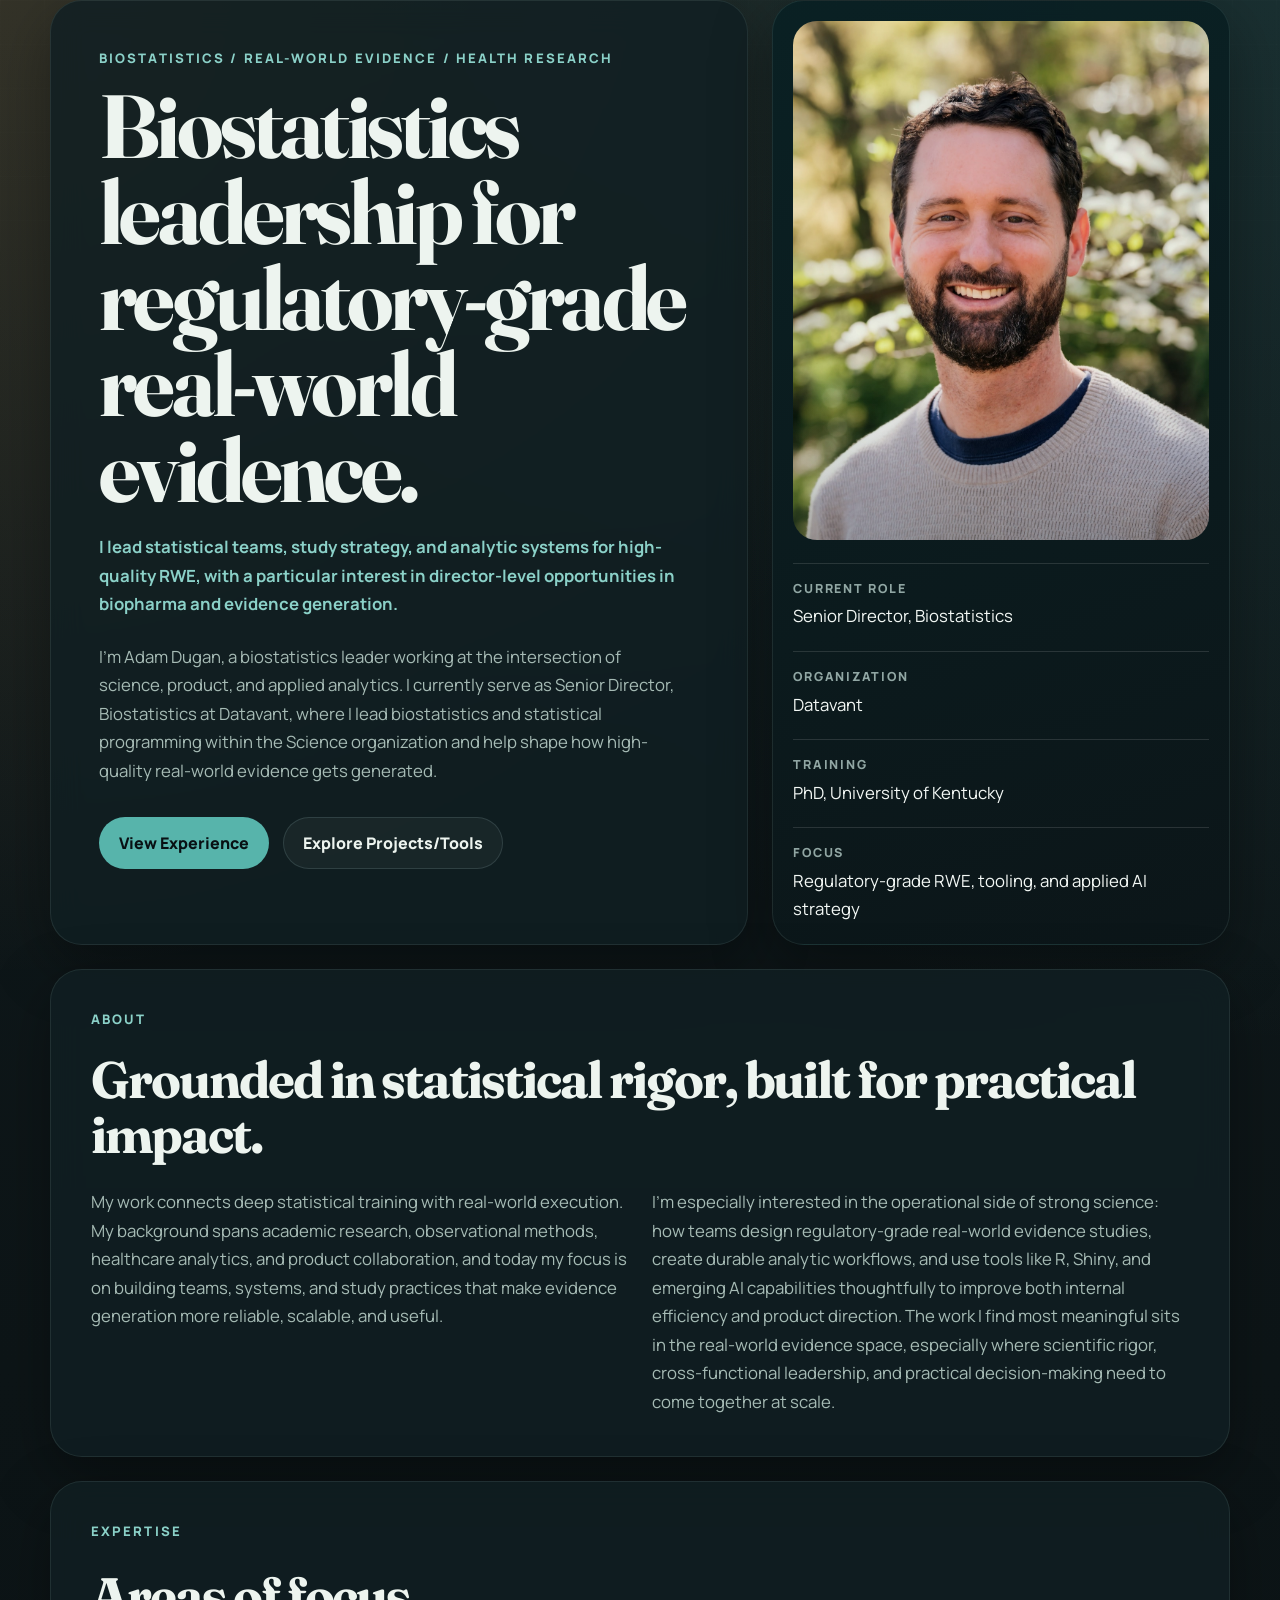
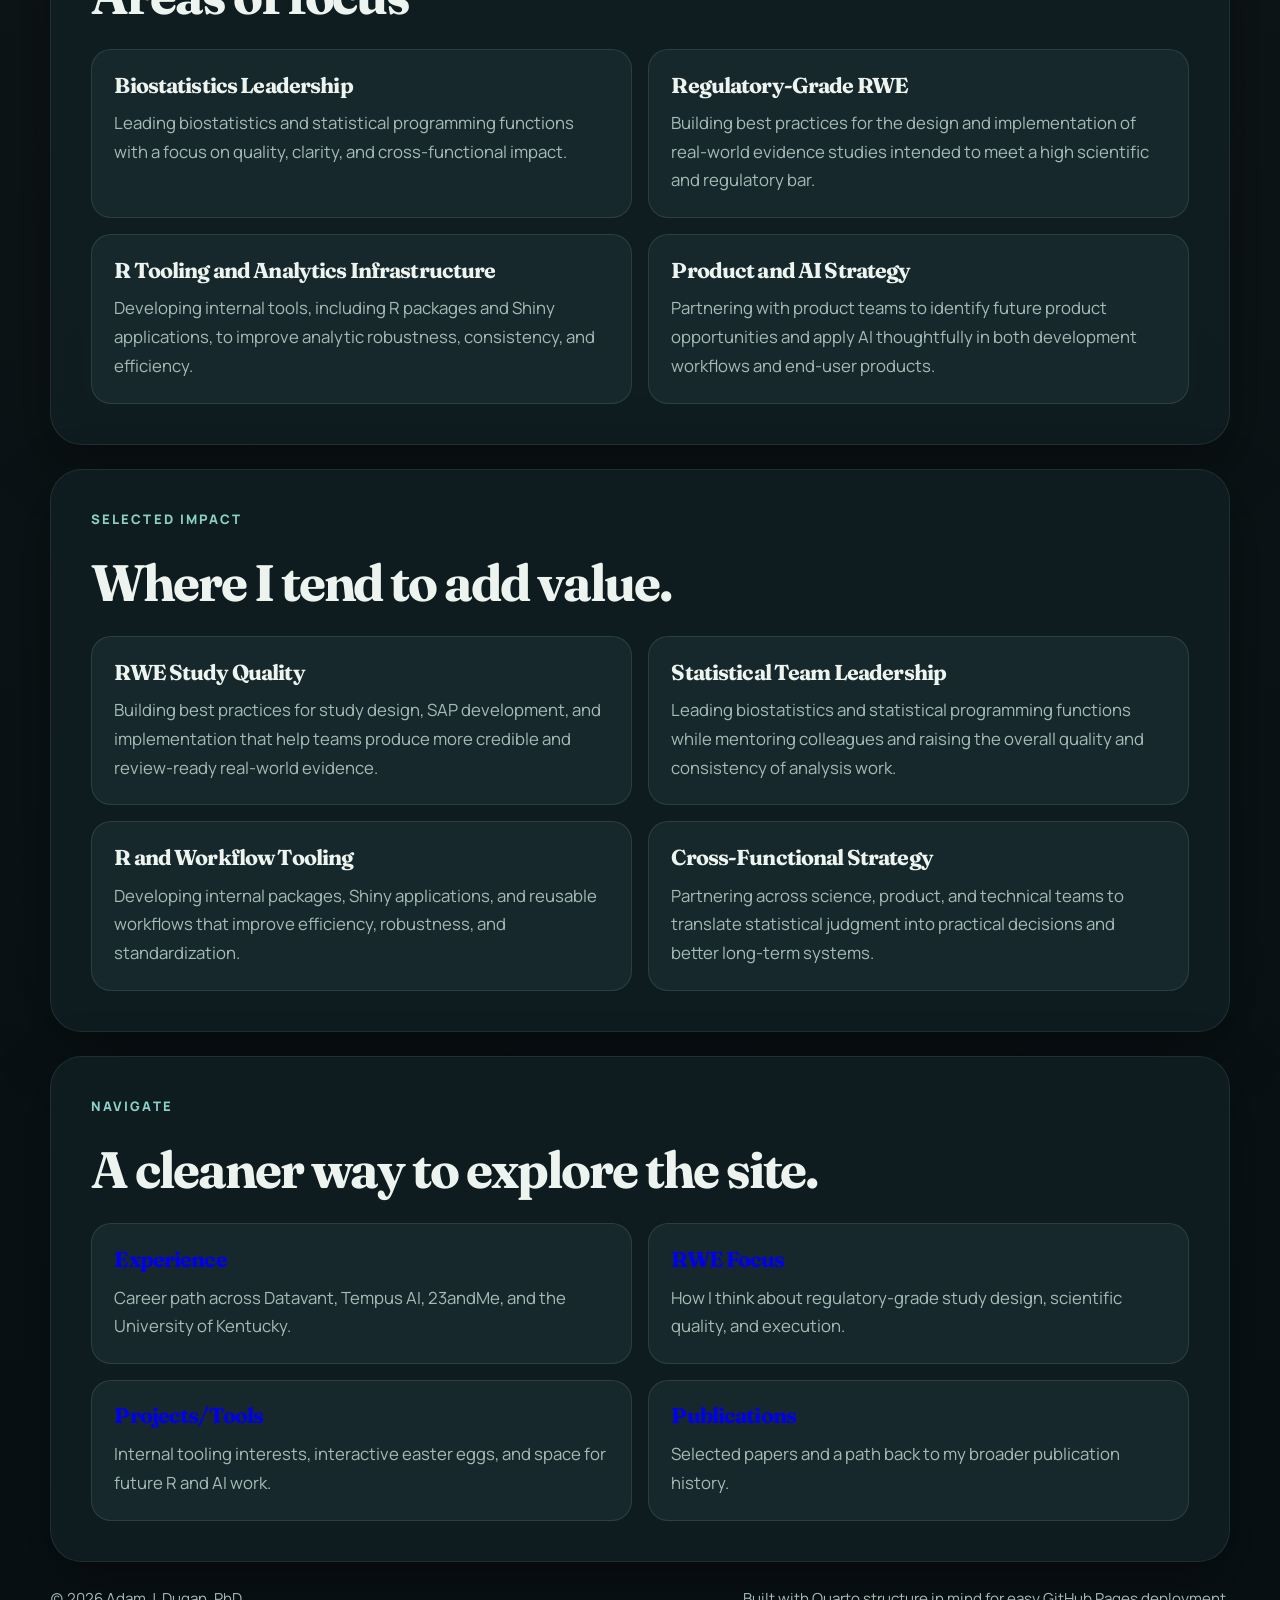
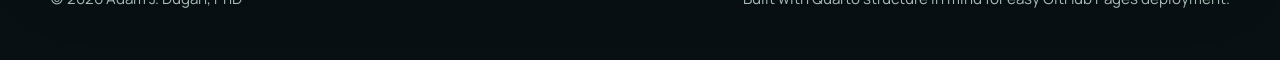
==== commit 953418c1: "Rendered the qmds" ====
--- a/docs/index.html
+++ b/docs/index.html
@@ -62,6 +62,11 @@
     <div class="hero-copy">
       <p class="eyebrow">Biostatistics / Real-World Evidence / Health Research</p>
       <h1>Biostatistics leadership for regulatory-grade real-world evidence.</h1>
+      <p class="hero-kicker">
+        I lead statistical teams, study strategy, and analytic systems for high-quality RWE,
+        with a particular interest in director-level opportunities in biopharma and evidence
+        generation.
+      </p>
       <p class="hero-text">
         I'm Adam Dugan, a biostatistics leader working at the intersection of science, product,
         and applied analytics. I currently serve as Senior Director, Biostatistics at Datavant,
@@ -154,6 +159,43 @@
         <p>
           Partnering with product teams to identify future product opportunities and apply AI
           thoughtfully in both development workflows and end-user products.
+        </p>
+      </article>
+    </div>
+  </section>
+
+  <section class="section reveal">
+    <div class="section-heading">
+      <p class="eyebrow">Selected Impact</p>
+      <h2 class="anchored">Where I tend to add value.</h2>
+    </div>
+    <div class="card-grid">
+      <article class="info-card">
+        <h3 class="anchored">RWE Study Quality</h3>
+        <p>
+          Building best practices for study design, SAP development, and implementation that help
+          teams produce more credible and review-ready real-world evidence.
+        </p>
+      </article>
+      <article class="info-card">
+        <h3 class="anchored">Statistical Team Leadership</h3>
+        <p>
+          Leading biostatistics and statistical programming functions while mentoring colleagues
+          and raising the overall quality and consistency of analysis work.
+        </p>
+      </article>
+      <article class="info-card">
+        <h3 class="anchored">R and Workflow Tooling</h3>
+        <p>
+          Developing internal packages, Shiny applications, and reusable workflows that improve
+          efficiency, robustness, and standardization.
+        </p>
+      </article>
+      <article class="info-card">
+        <h3 class="anchored">Cross-Functional Strategy</h3>
+        <p>
+          Partnering across science, product, and technical teams to translate statistical
+          judgment into practical decisions and better long-term systems.
         </p>
       </article>
     </div>
--- a/docs/assets/css/styles.css
+++ b/docs/assets/css/styles.css
@@ -220,6 +220,7 @@
 }
 
 .hero-text,
+.hero-kicker,
 .split-text p,
 .info-card p,
 .timeline-content p,
@@ -235,6 +236,13 @@
 .hero-text {
   max-width: 58ch;
   margin: 1.5rem 0 0;
+}
+
+.hero-kicker {
+  max-width: 54ch;
+  margin: 1.25rem 0 0;
+  color: var(--teal-soft);
+  font-weight: 700;
 }
 
 .hero-actions {
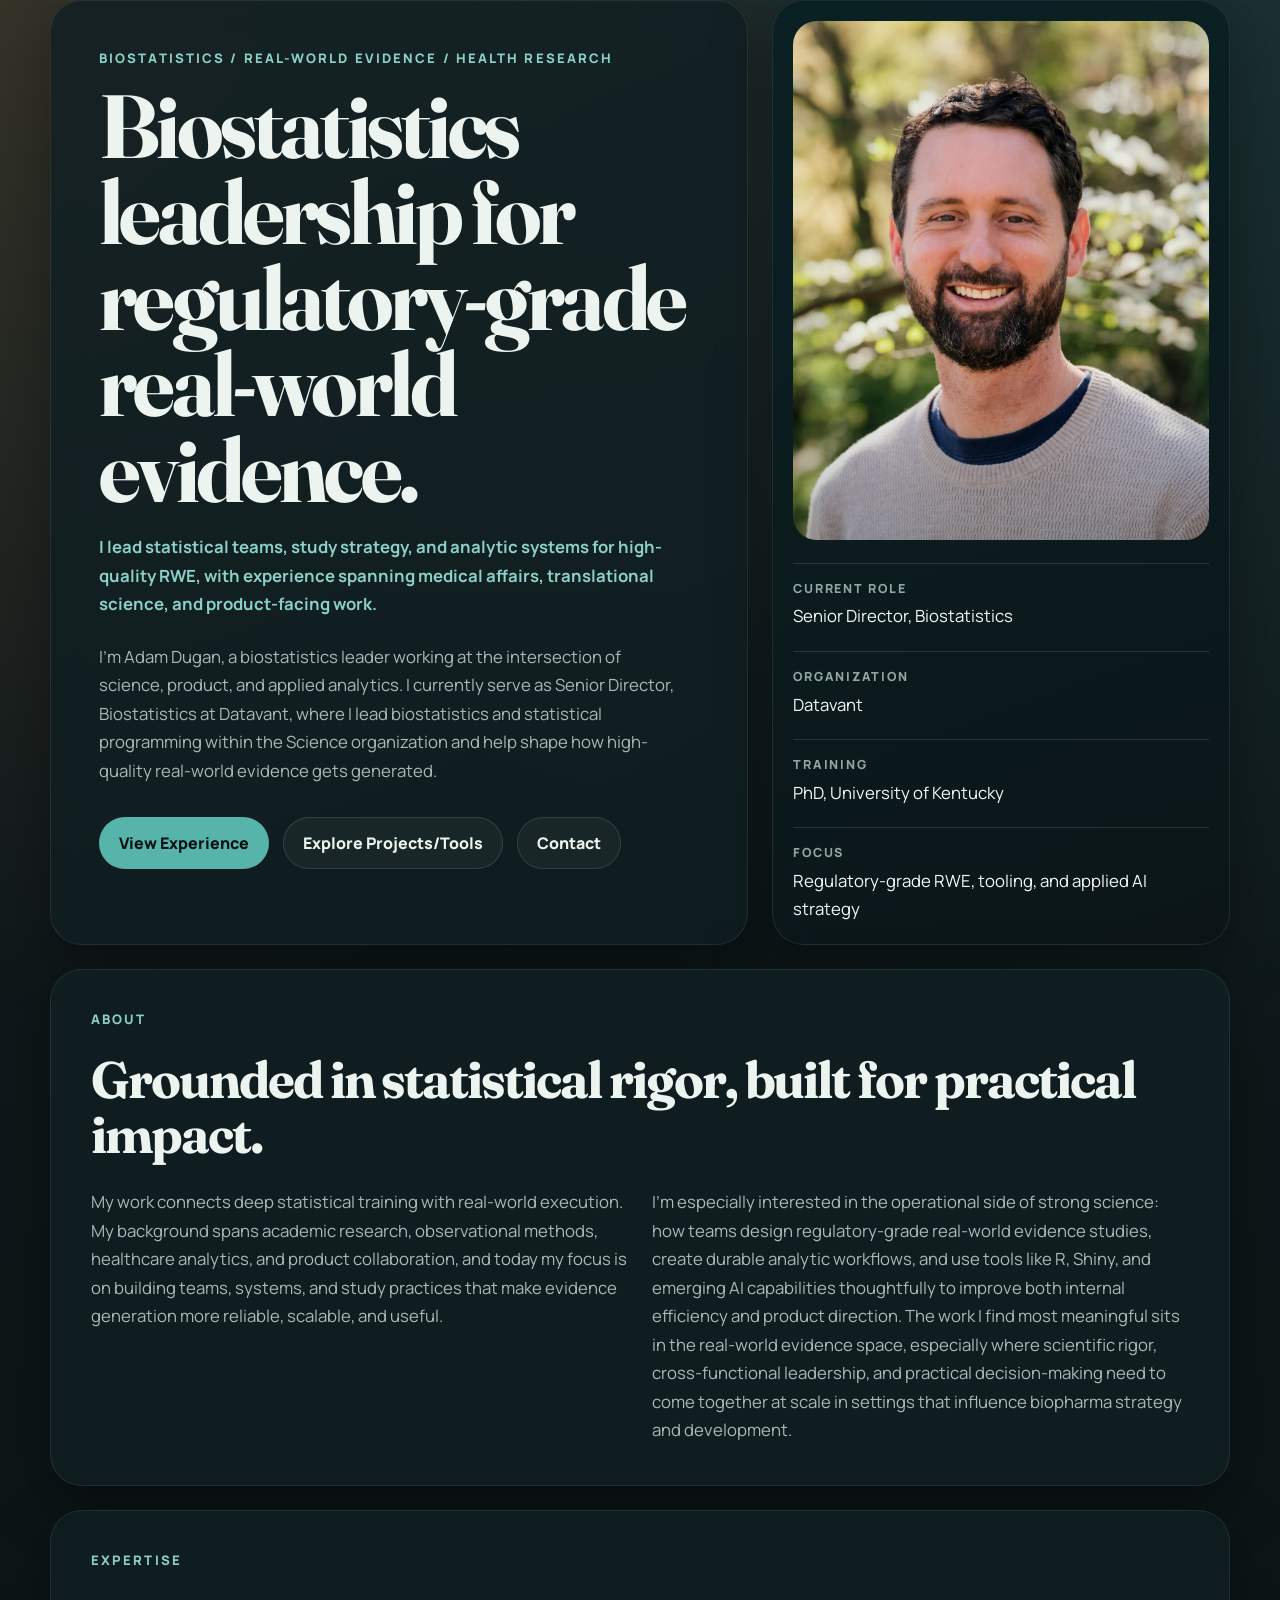
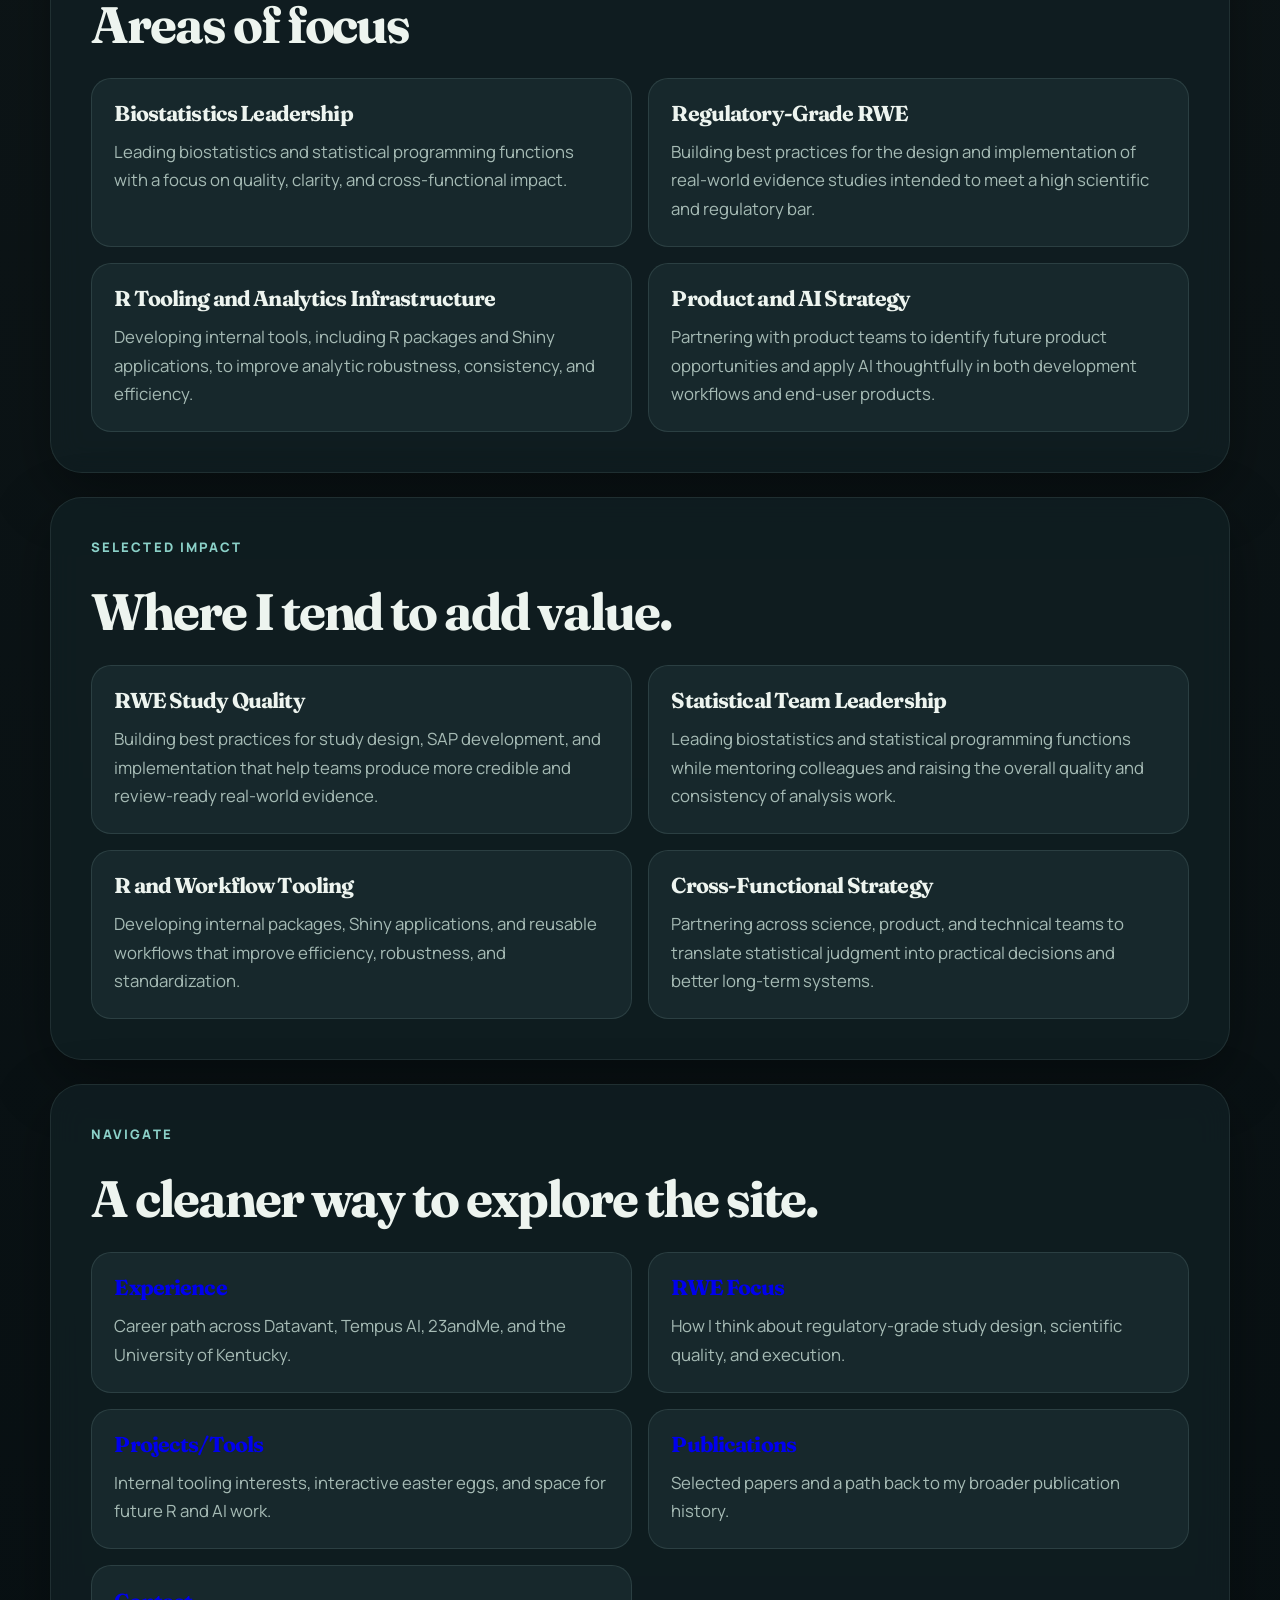
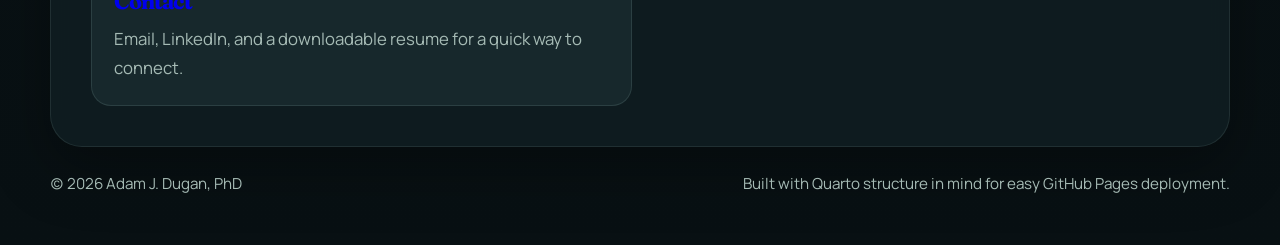
==== commit 204e2648: "Small tweaks" ====
--- a/docs/index.html
+++ b/docs/index.html
@@ -64,8 +64,7 @@
       <h1>Biostatistics leadership for regulatory-grade real-world evidence.</h1>
       <p class="hero-kicker">
         I lead statistical teams, study strategy, and analytic systems for high-quality RWE,
-        with a particular interest in director-level opportunities in biopharma and evidence
-        generation.
+        with experience spanning medical affairs, translational science, and product-facing work.
       </p>
       <p class="hero-text">
         I'm Adam Dugan, a biostatistics leader working at the intersection of science, product,
@@ -76,6 +75,7 @@
       <div class="hero-actions">
         <a class="button button-primary" href="experience.html">View Experience</a>
         <a class="button button-secondary" href="projects.html">Explore Projects/Tools</a>
+        <a class="button button-secondary" href="contact.html">Contact</a>
       </div>
     </div>
 
@@ -122,7 +122,8 @@
         tools like R, Shiny, and emerging AI capabilities thoughtfully to improve both internal
         efficiency and product direction. The work I find most meaningful sits in the real-world
         evidence space, especially where scientific rigor, cross-functional leadership, and
-        practical decision-making need to come together at scale.
+        practical decision-making need to come together at scale in settings that influence
+        biopharma strategy and development.
       </p>
     </div>
   </section>
@@ -222,6 +223,10 @@
       <article class="info-card">
         <h3 class="anchored"><a href="publications.html">Publications</a></h3>
         <p>Selected papers and a path back to my broader publication history.</p>
+      </article>
+      <article class="info-card">
+        <h3 class="anchored"><a href="contact.html">Contact</a></h3>
+        <p>Email, LinkedIn, and a downloadable resume for a quick way to connect.</p>
       </article>
     </div>
   </section>
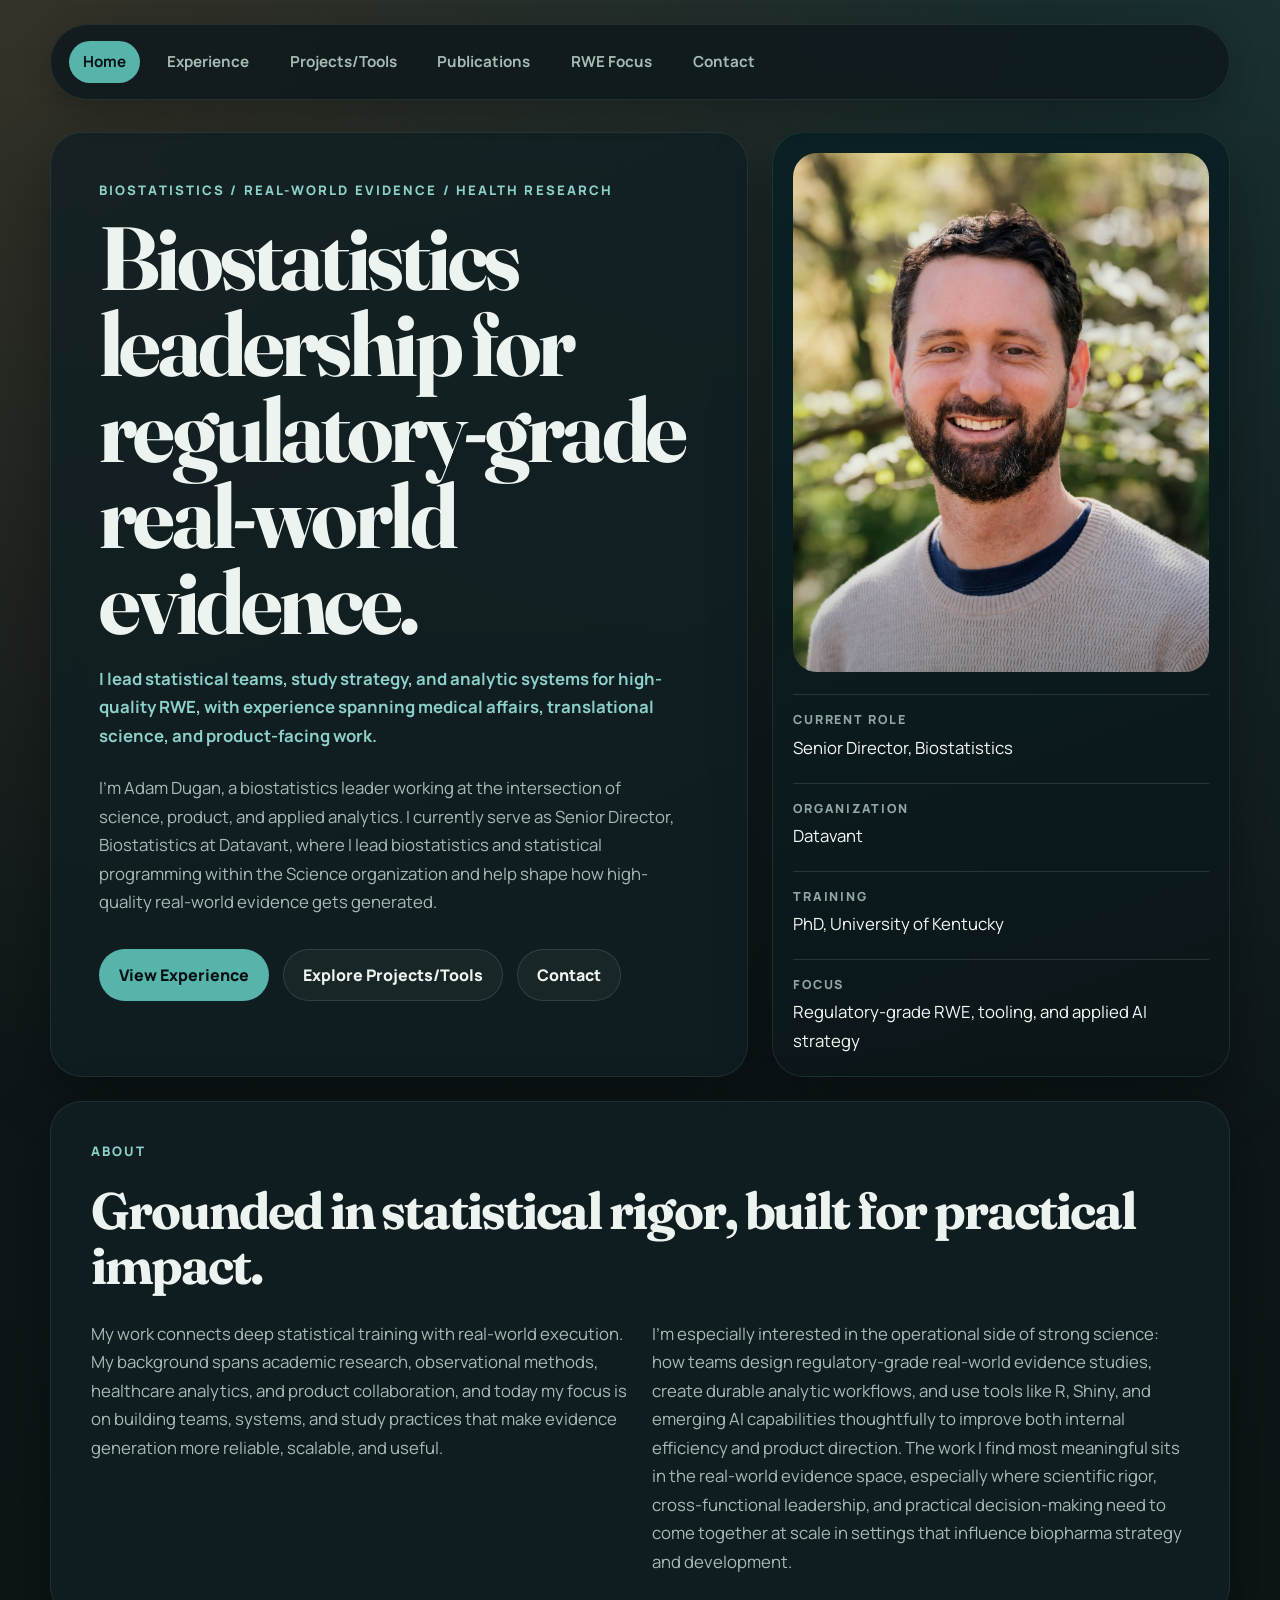
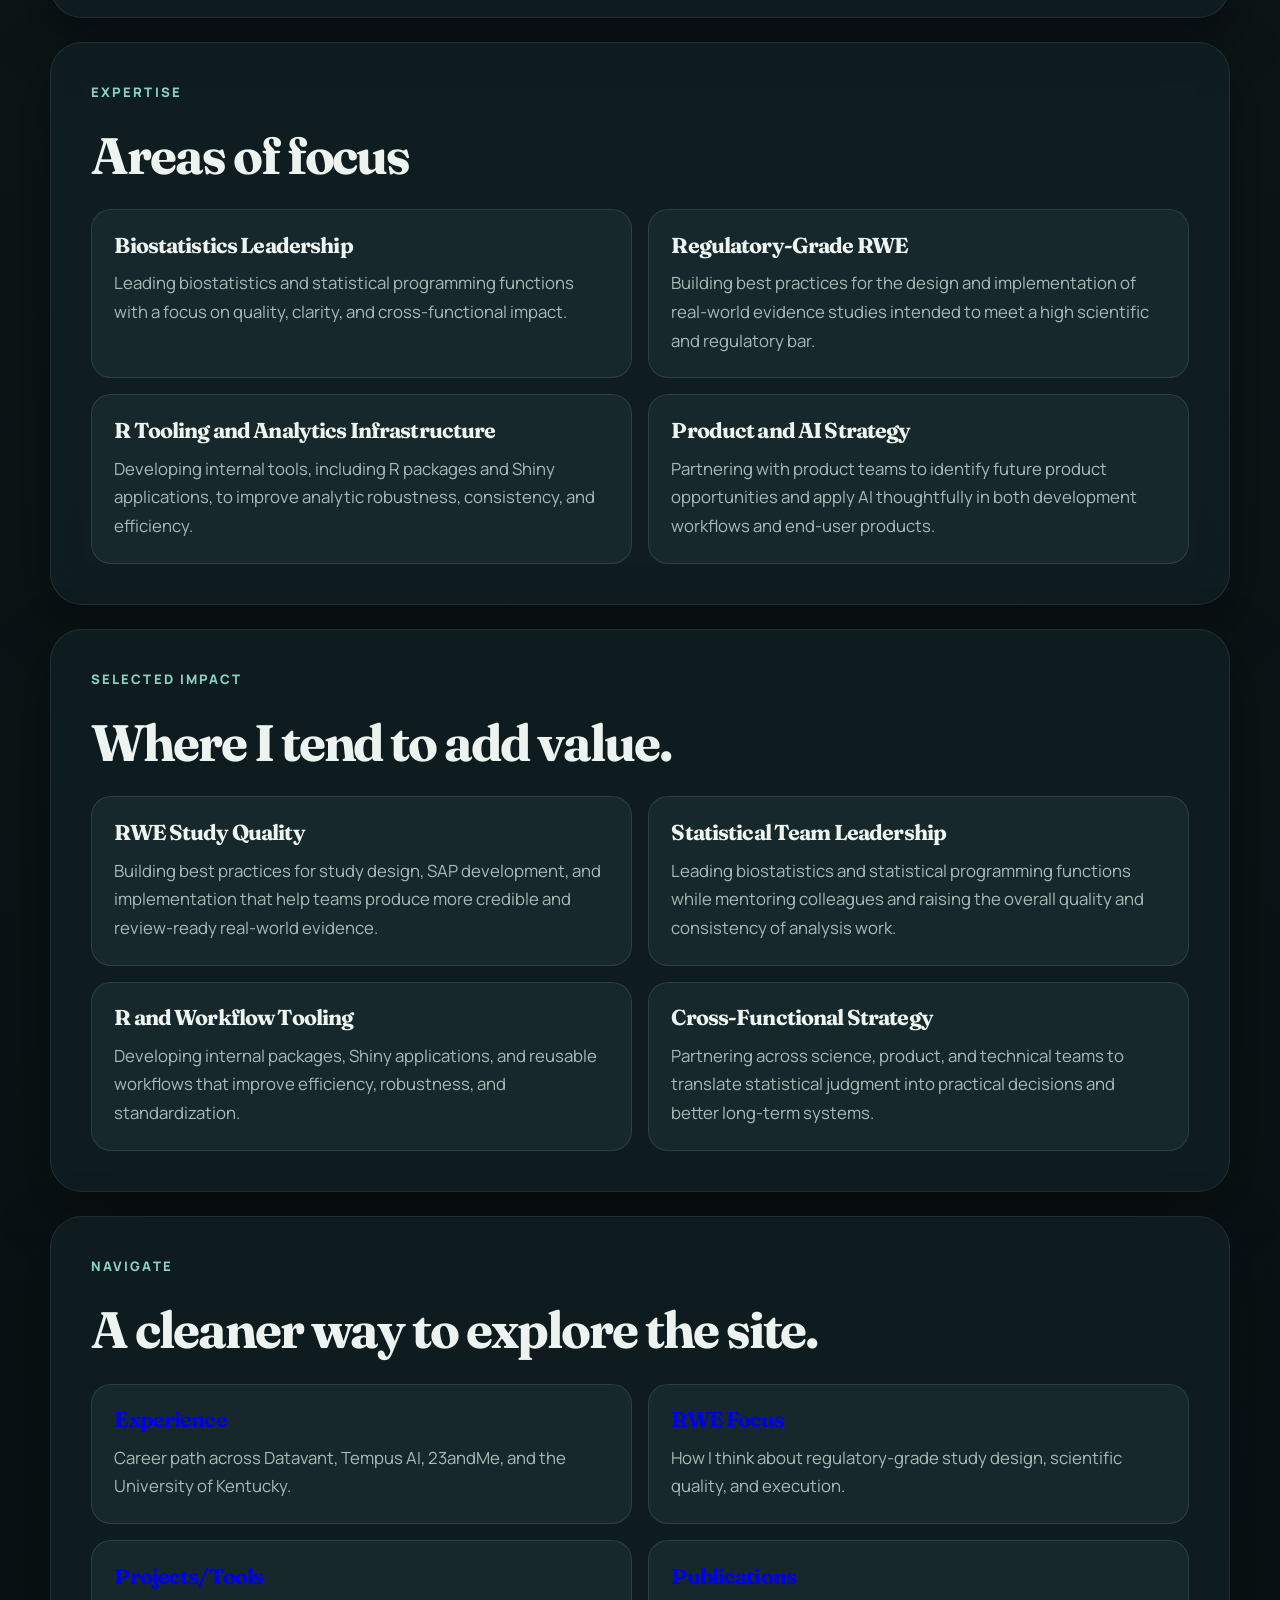
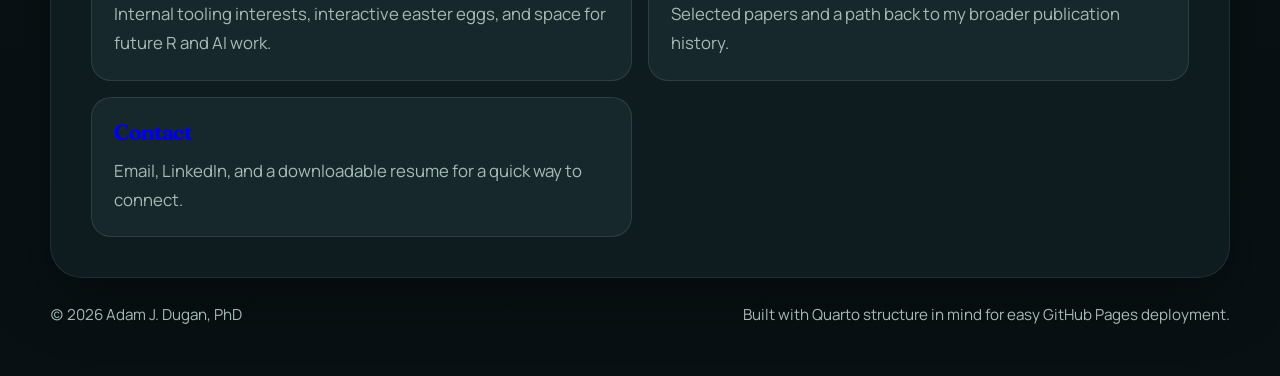
==== commit 20716341: "Added a nav bar" ====
--- a/docs/index.html
+++ b/docs/index.html
@@ -49,7 +49,16 @@
 
 <body>
 
-
+<div class="site-tabs-wrap">
+  <nav class="site-tabs" aria-label="Primary">
+    <a class="site-tab" href="index.html">Home</a>
+    <a class="site-tab" href="experience.html">Experience</a>
+    <a class="site-tab" href="projects.html">Projects/Tools</a>
+    <a class="site-tab" href="publications.html">Publications</a>
+    <a class="site-tab" href="rwe-focus.html">RWE Focus</a>
+    <a class="site-tab" href="contact.html">Contact</a>
+  </nav>
+</div>
 
 <header id="title-block-header">
 <h1 class="title">Home</h1>
--- a/docs/assets/css/styles.css
+++ b/docs/assets/css/styles.css
@@ -61,6 +61,55 @@
   padding: 1.5rem 0 3rem;
 }
 
+.site-tabs-wrap {
+  position: sticky;
+  top: 1rem;
+  z-index: 11;
+  width: min(calc(100% - 2rem), var(--max-width));
+  margin: 1.5rem auto 2rem;
+}
+
+.site-tabs {
+  display: flex;
+  flex-wrap: wrap;
+  gap: 0.75rem;
+  padding: 1rem 1.1rem;
+  background: rgba(14, 25, 28, 0.84);
+  border: 1px solid rgba(184, 224, 216, 0.1);
+  border-radius: 999px;
+  backdrop-filter: blur(16px);
+  box-shadow: 0 10px 30px rgba(0, 0, 0, 0.22);
+}
+
+.site-tab {
+  display: inline-flex;
+  align-items: center;
+  justify-content: center;
+  min-height: 2.6rem;
+  padding: 0.55rem 0.9rem;
+  border-radius: 999px;
+  color: var(--muted);
+  font-size: 0.95rem;
+  font-weight: 700;
+  text-decoration: none;
+  transition:
+    background-color 180ms ease,
+    color 180ms ease,
+    transform 180ms ease;
+}
+
+.site-tab:hover,
+.site-tab:focus-visible {
+  color: var(--teal);
+  background: rgba(255, 255, 255, 0.05);
+  transform: translateY(-1px);
+}
+
+.site-tab.is-active {
+  color: #081013;
+  background: var(--teal);
+}
+
 .site-header {
   position: sticky;
   top: 1rem;
@@ -528,12 +577,14 @@
 
   .site-header,
   .site-footer,
-  .navbar {
+  .navbar,
+  .site-tabs {
     display: grid;
   }
 
   .site-header,
-  .navbar {
+  .navbar,
+  .site-tabs {
     border-radius: 28px;
   }
 
@@ -559,7 +610,8 @@
   }
 
   .site-header,
-  .navbar {
+  .navbar,
+  .site-tabs-wrap {
     position: static;
     margin-bottom: 1rem;
   }
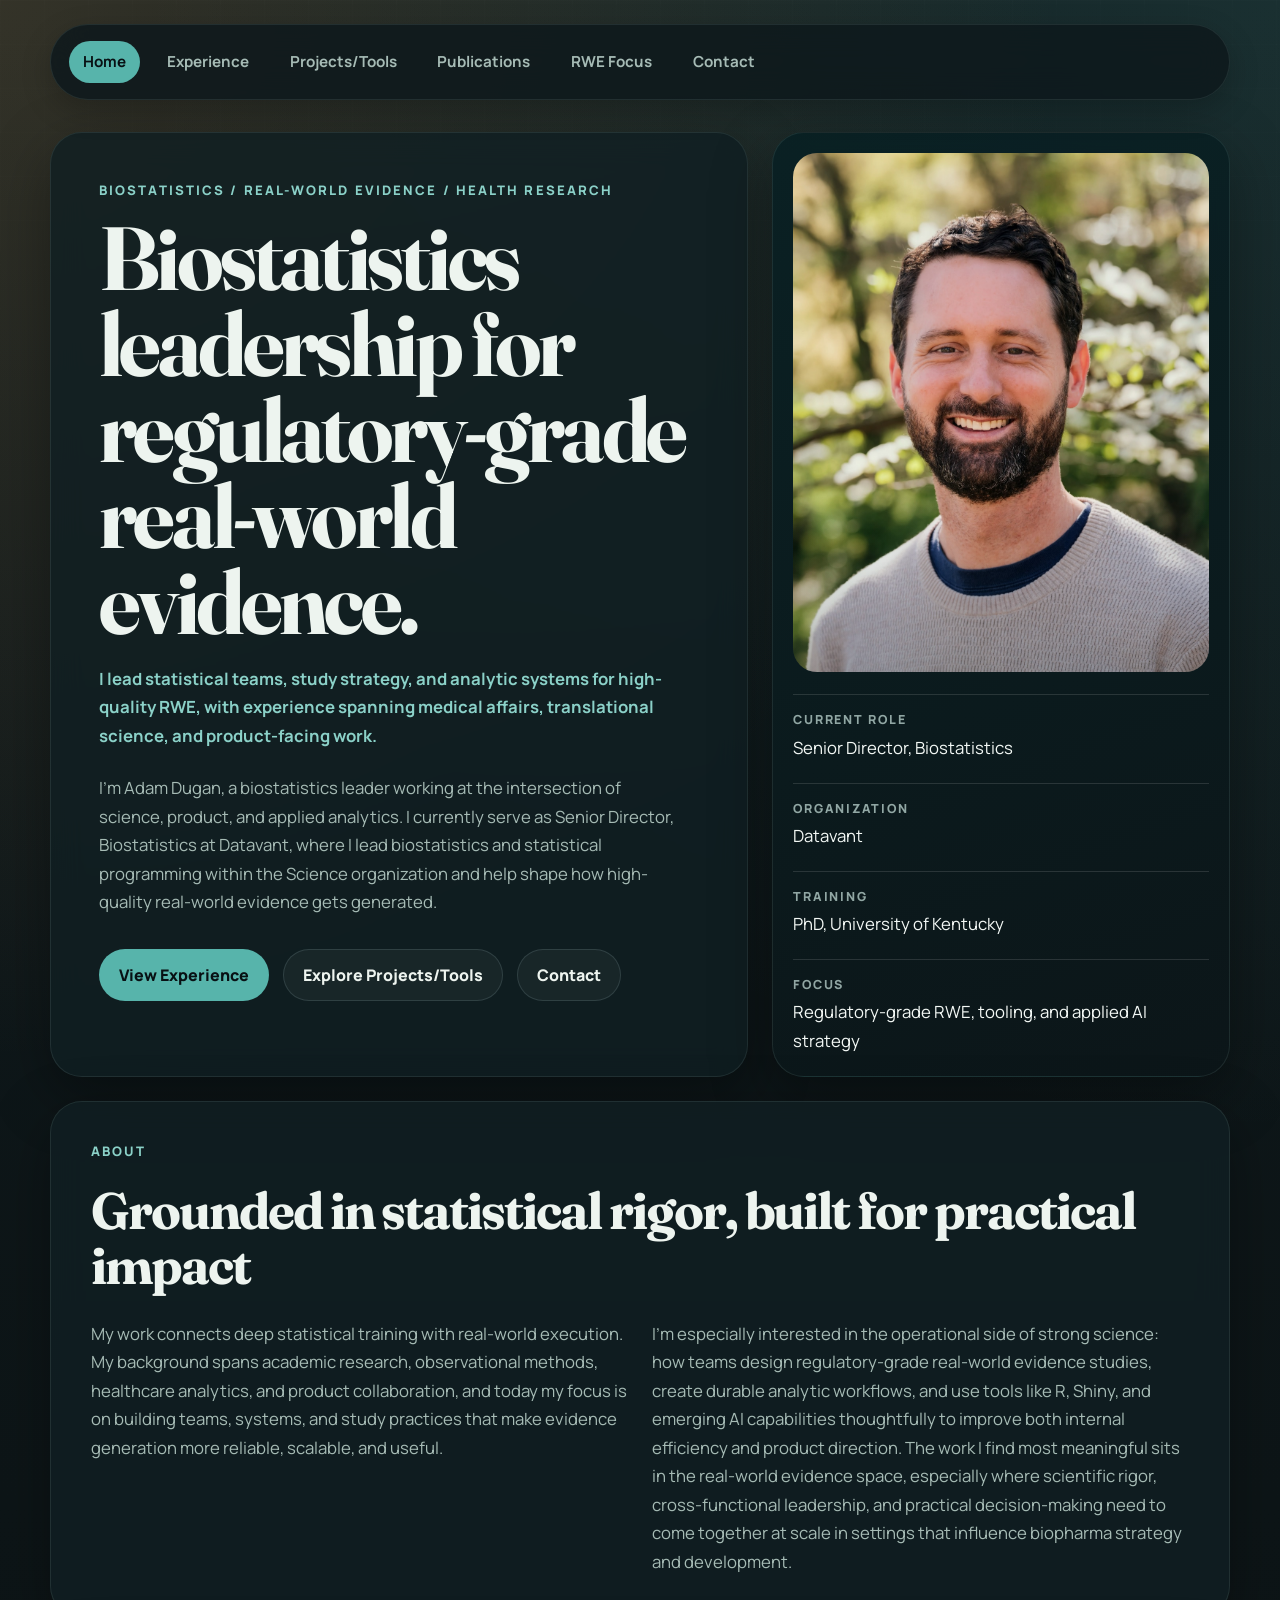
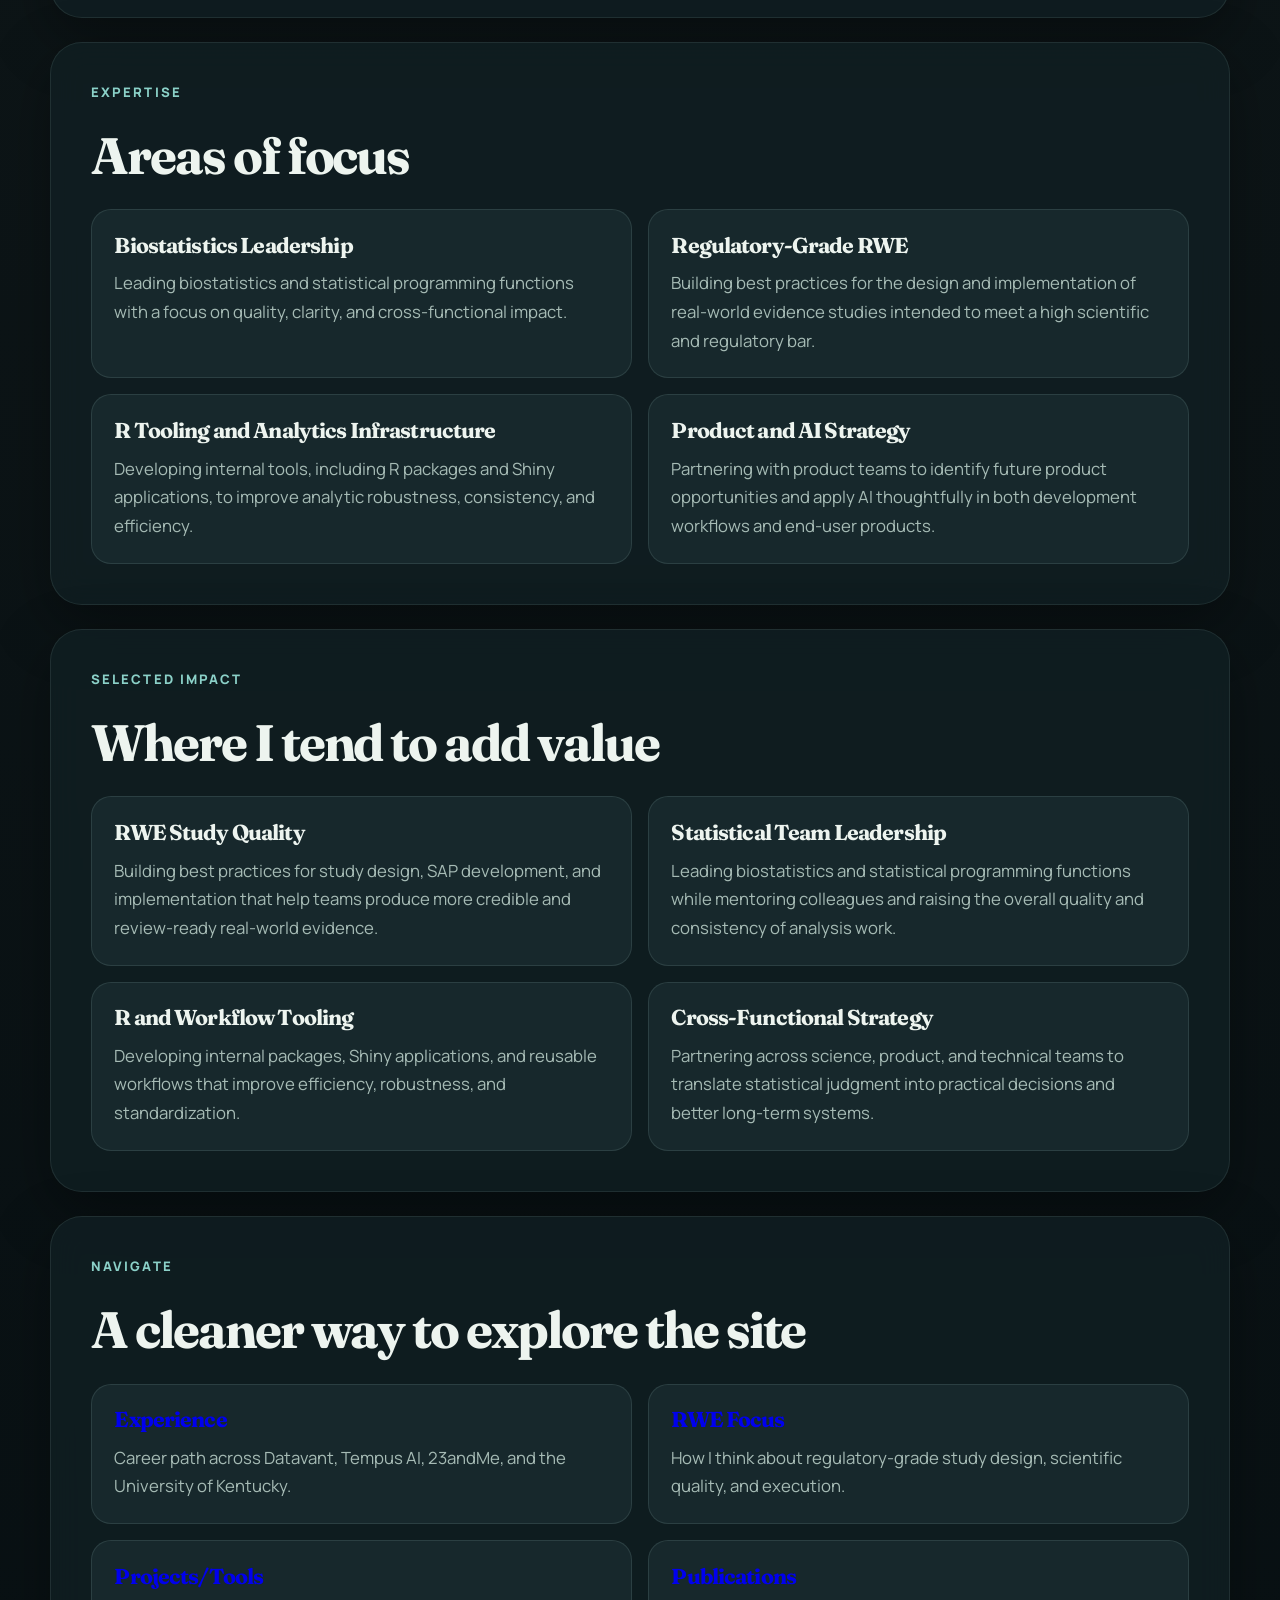
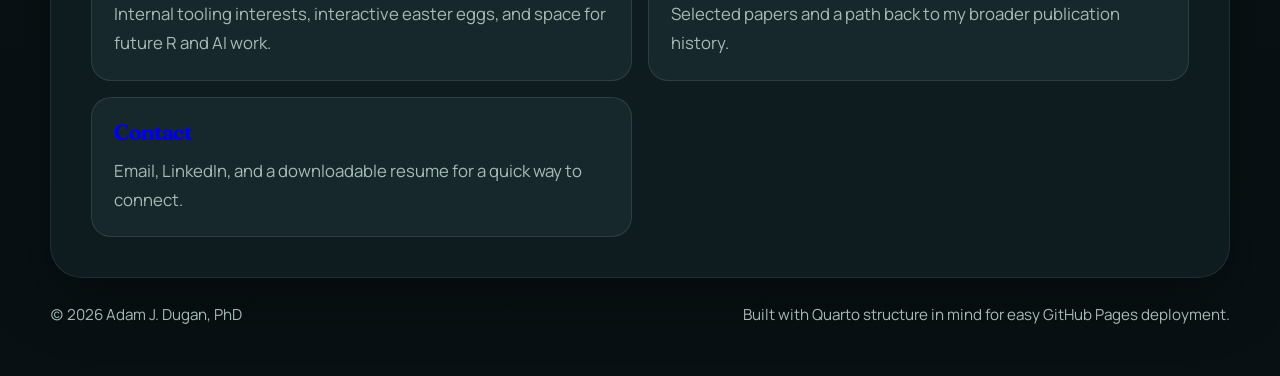
==== commit bae4f49c: "Removed periods" ====
--- a/docs/index.html
+++ b/docs/index.html
@@ -116,7 +116,7 @@
   <section class="section section-intro reveal" id="about">
     <div class="section-heading">
       <p class="eyebrow">About</p>
-      <h2 class="anchored">Grounded in statistical rigor, built for practical impact.</h2>
+      <h2 class="anchored">Grounded in statistical rigor, built for practical impact</h2>
     </div>
     <div class="split-text">
       <p>
@@ -177,7 +177,7 @@
   <section class="section reveal">
     <div class="section-heading">
       <p class="eyebrow">Selected Impact</p>
-      <h2 class="anchored">Where I tend to add value.</h2>
+      <h2 class="anchored">Where I tend to add value</h2>
     </div>
     <div class="card-grid">
       <article class="info-card">
@@ -214,7 +214,7 @@
   <section class="section reveal">
     <div class="section-heading">
       <p class="eyebrow">Navigate</p>
-      <h2 class="anchored">A cleaner way to explore the site.</h2>
+      <h2 class="anchored">A cleaner way to explore the site</h2>
     </div>
     <div class="card-grid">
       <article class="info-card">
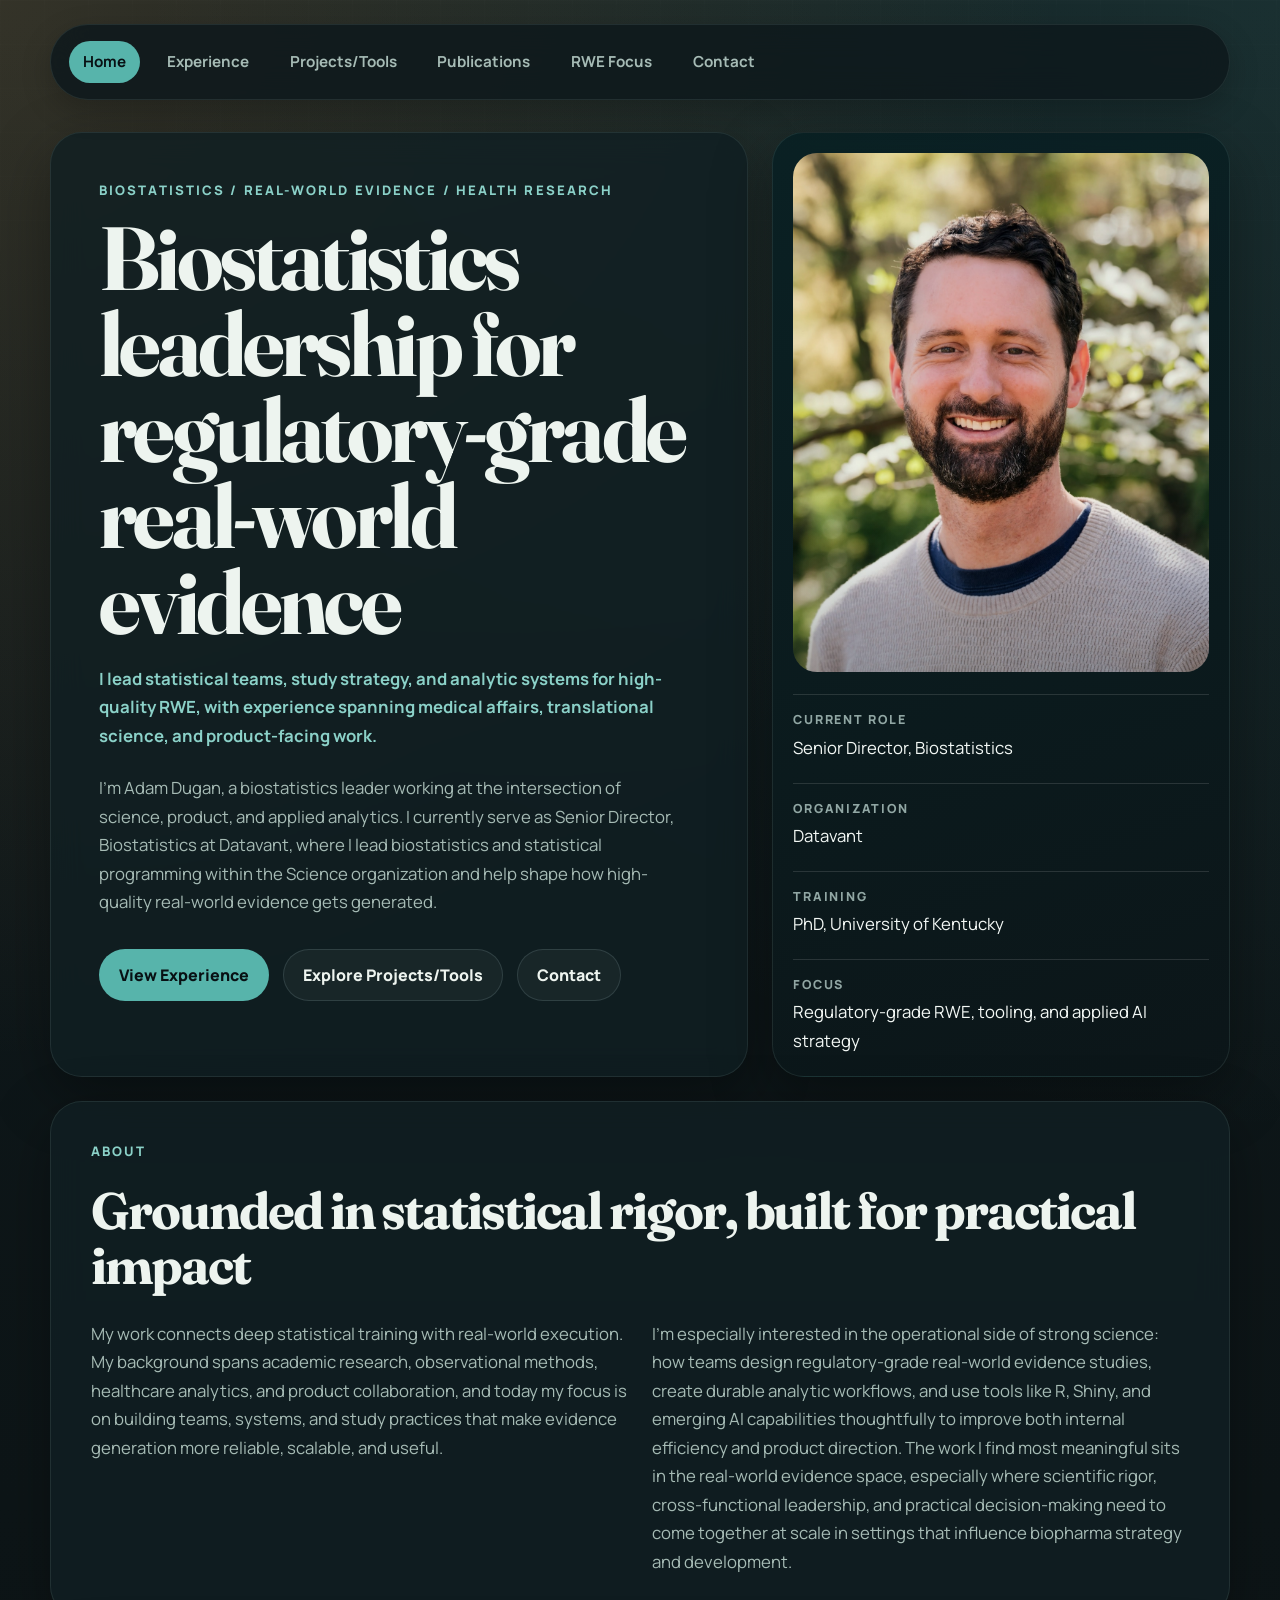
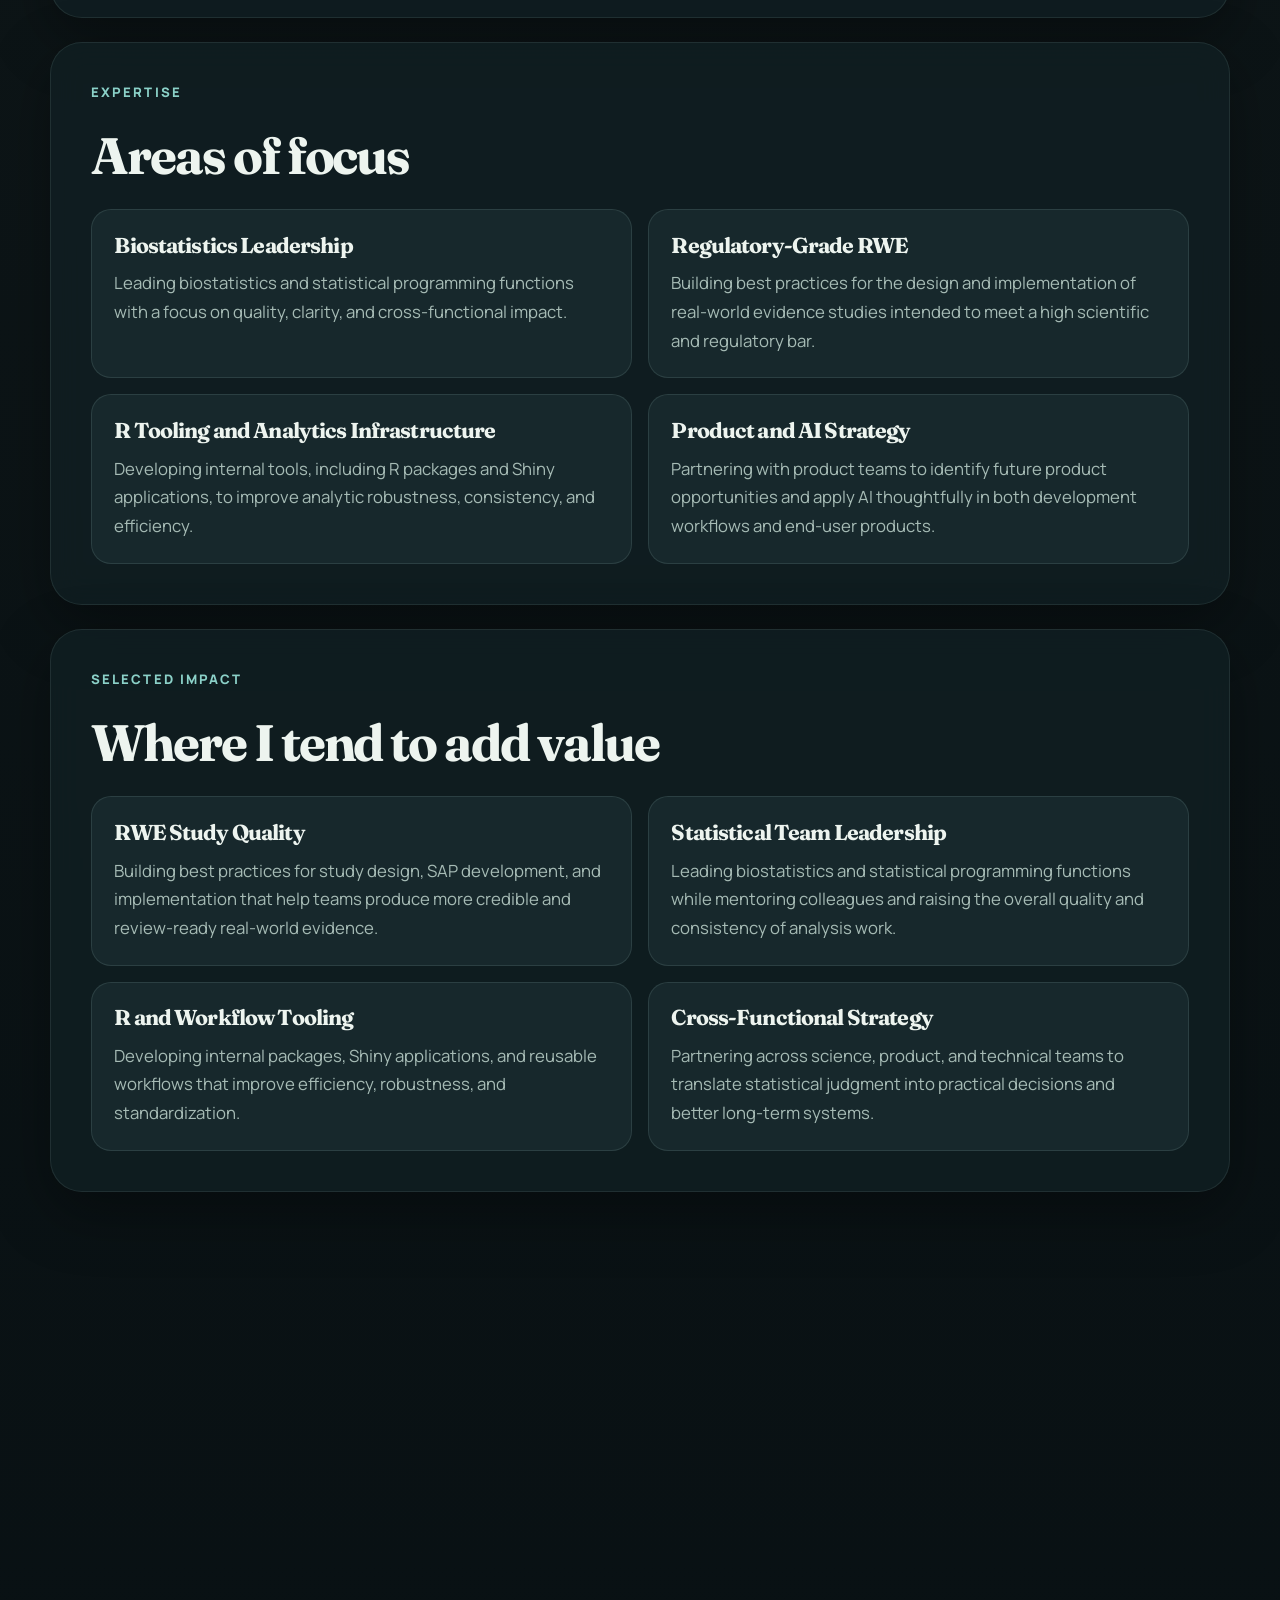
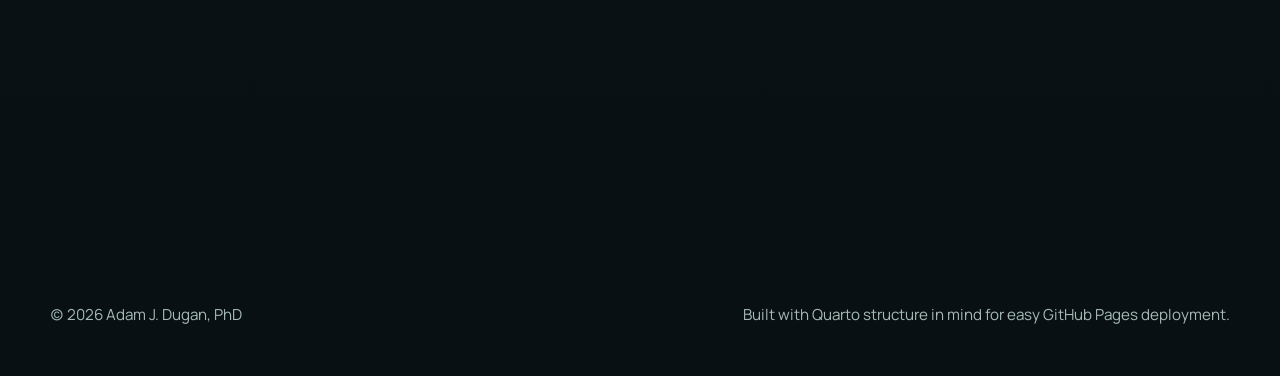
==== commit e2690764: "Small text edits" ====
--- a/docs/index.html
+++ b/docs/index.html
@@ -70,7 +70,7 @@
   <section class="hero reveal">
     <div class="hero-copy">
       <p class="eyebrow">Biostatistics / Real-World Evidence / Health Research</p>
-      <h1>Biostatistics leadership for regulatory-grade real-world evidence.</h1>
+      <h1>Biostatistics leadership for regulatory-grade real-world evidence</h1>
       <p class="hero-kicker">
         I lead statistical teams, study strategy, and analytic systems for high-quality RWE,
         with experience spanning medical affairs, translational science, and product-facing work.
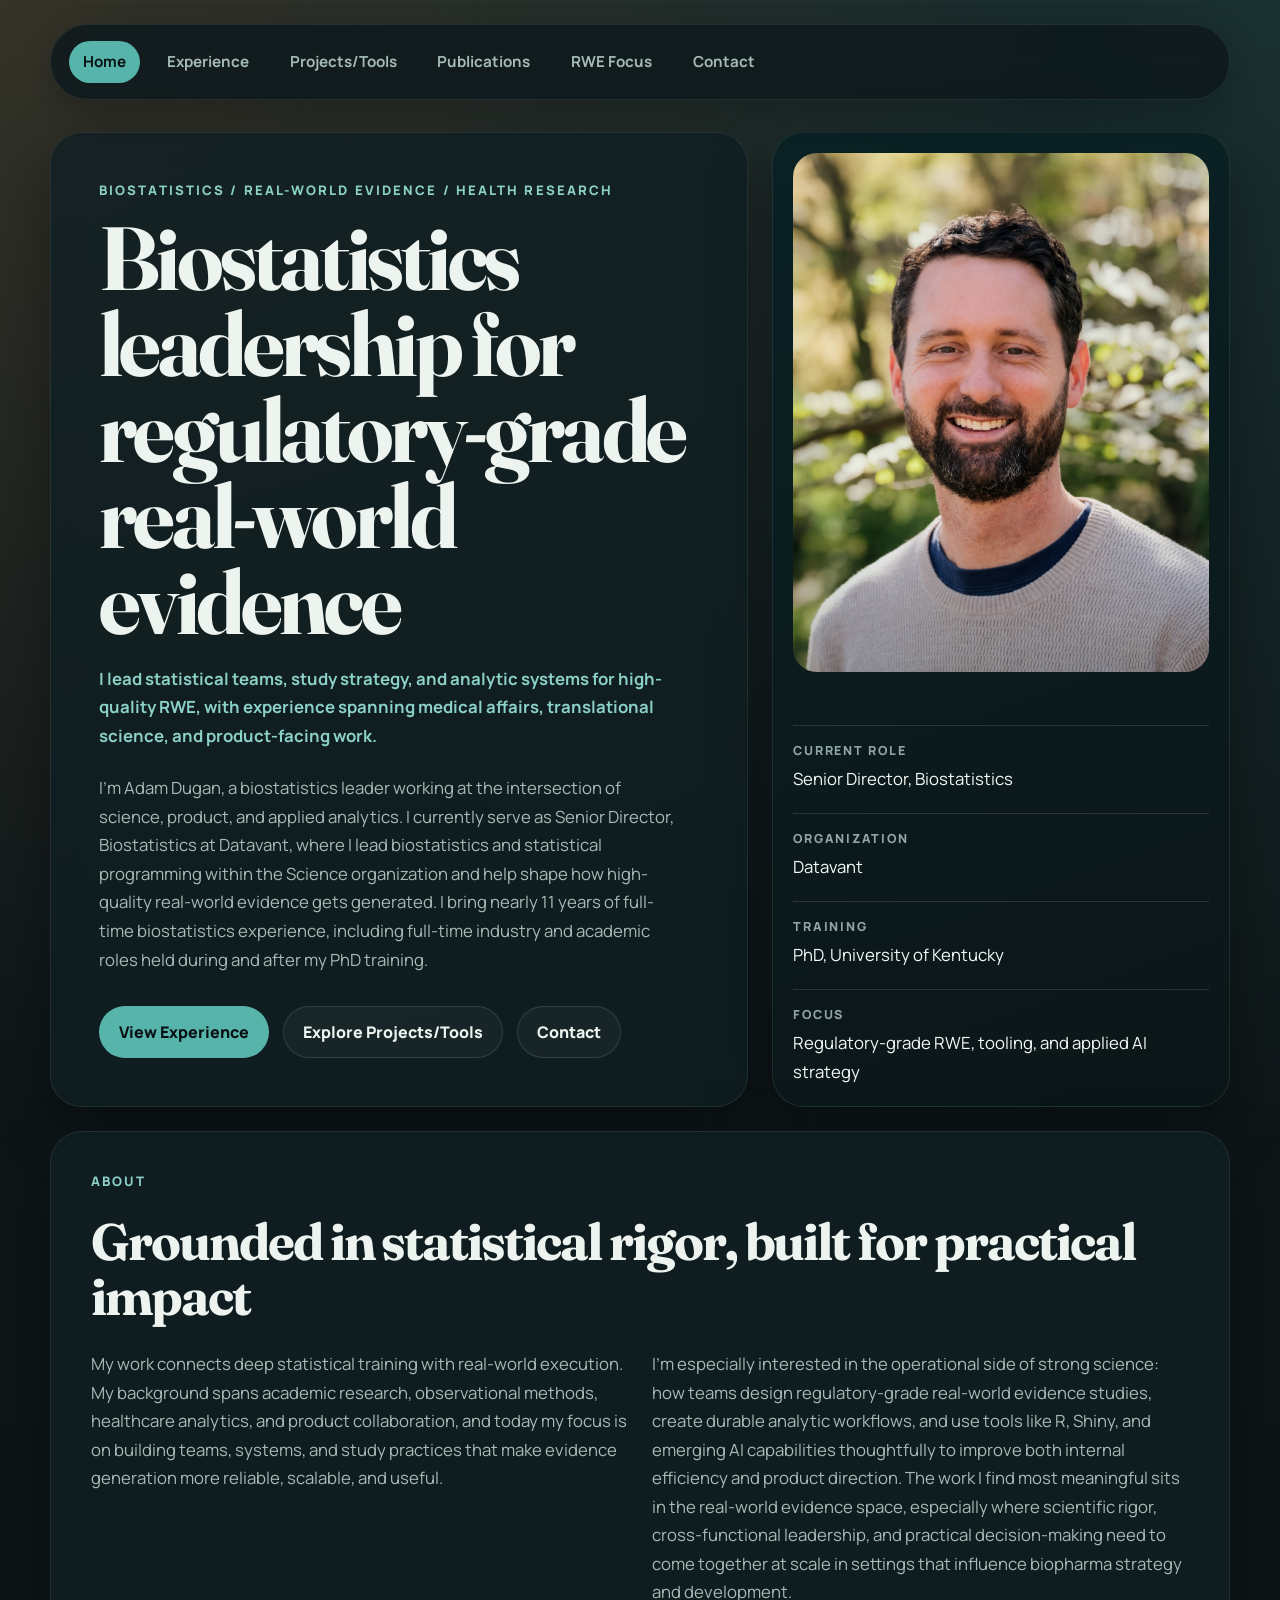
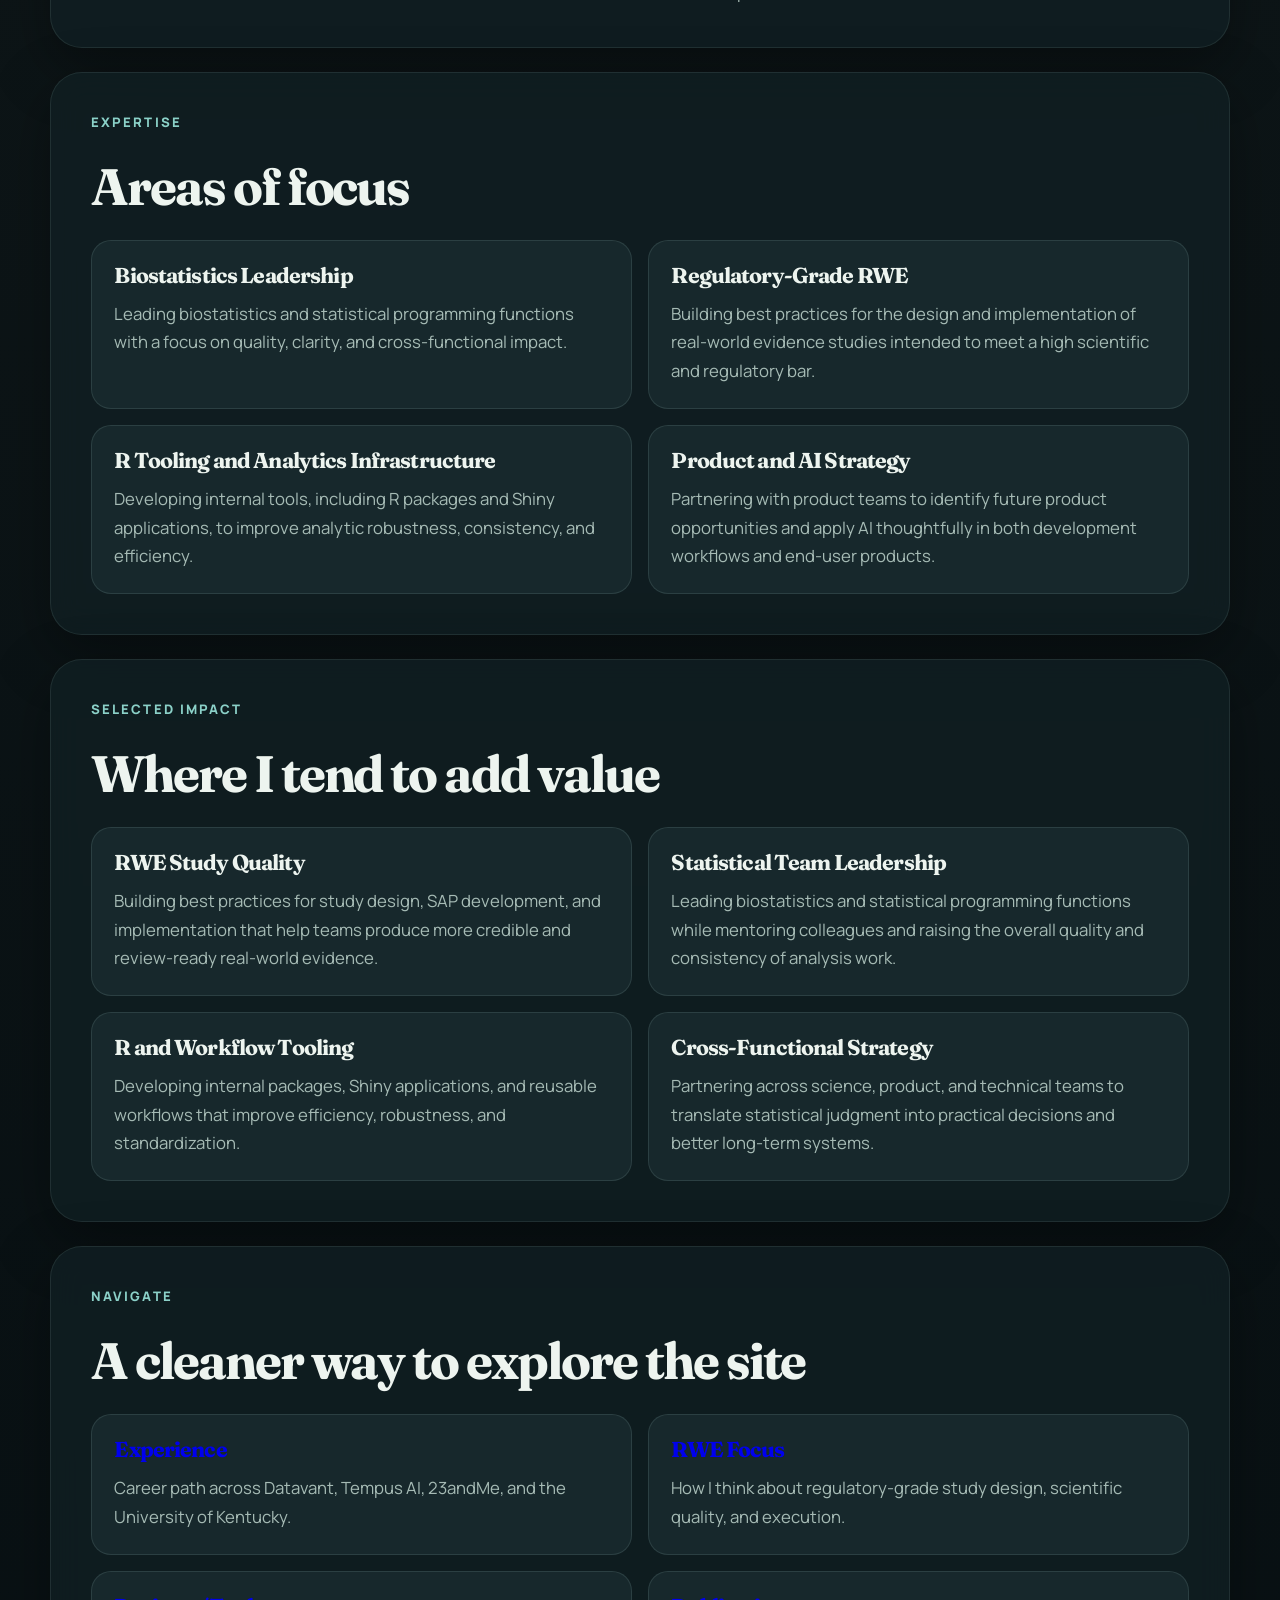
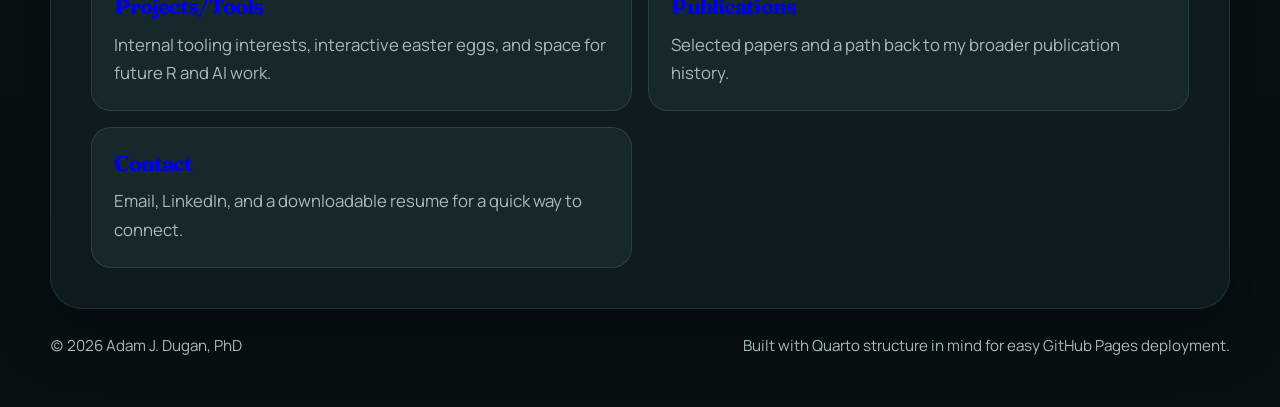
==== commit 3d20ce00: "Re-rendered" ====
--- a/docs/index.html
+++ b/docs/index.html
@@ -79,7 +79,9 @@
         I'm Adam Dugan, a biostatistics leader working at the intersection of science, product,
         and applied analytics. I currently serve as Senior Director, Biostatistics at Datavant,
         where I lead biostatistics and statistical programming within the Science organization and
-        help shape how high-quality real-world evidence gets generated.
+        help shape how high-quality real-world evidence gets generated. I bring nearly 11 years of
+        full-time biostatistics experience, including full-time industry and academic roles held
+        during and after my PhD training.
       </p>
       <div class="hero-actions">
         <a class="button button-primary" href="experience.html">View Experience</a>
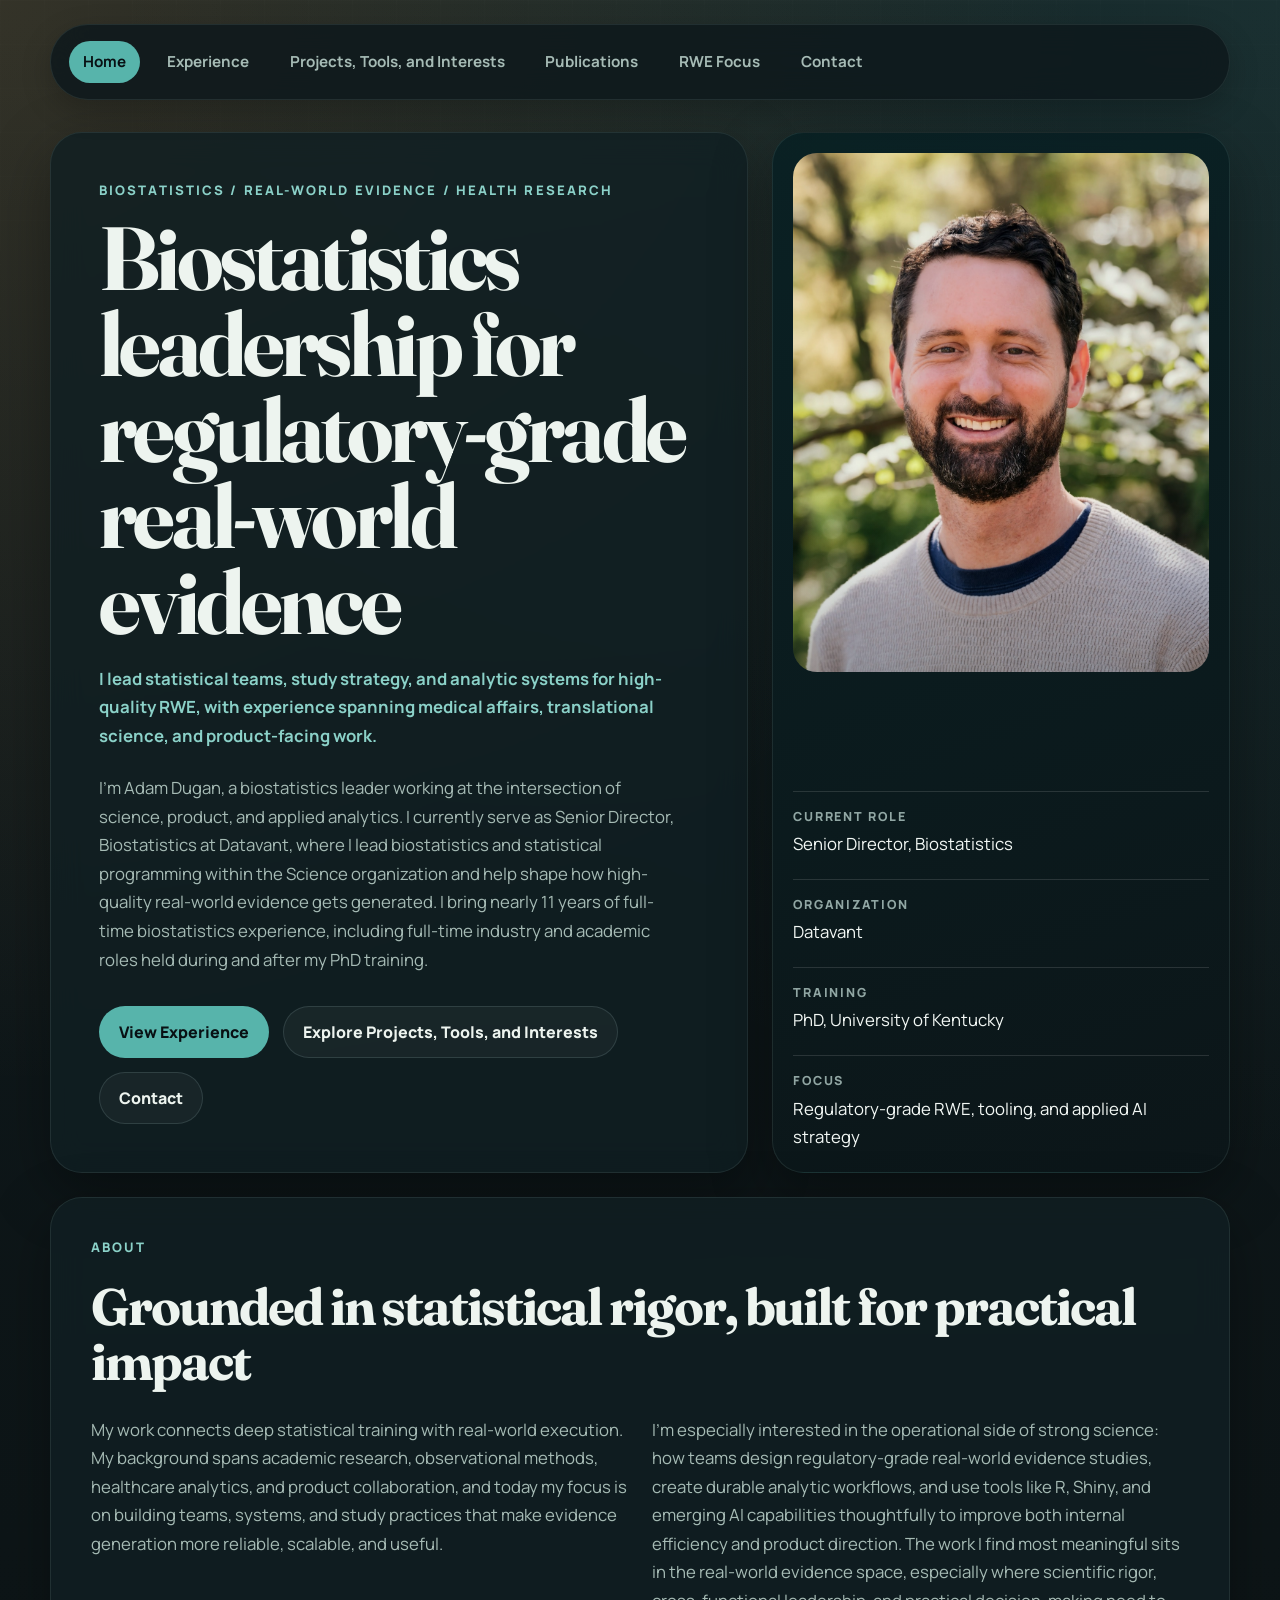
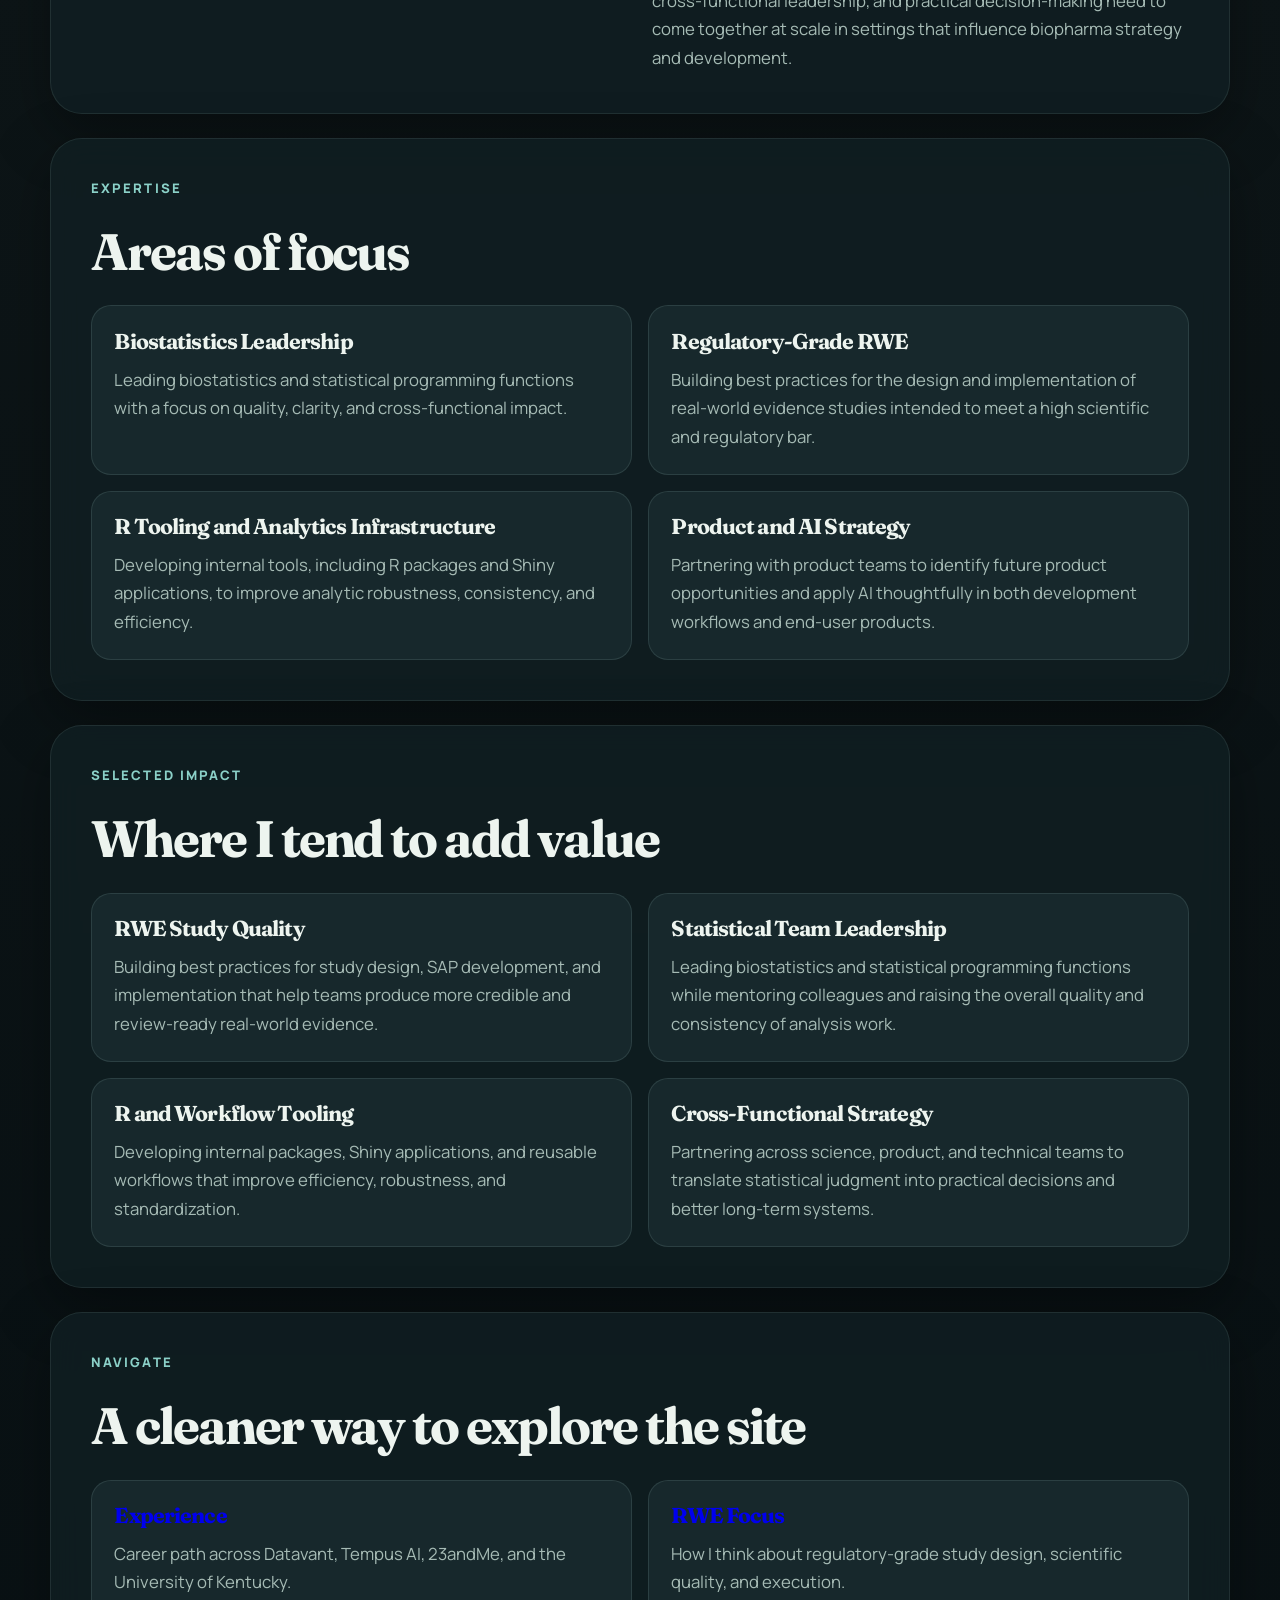
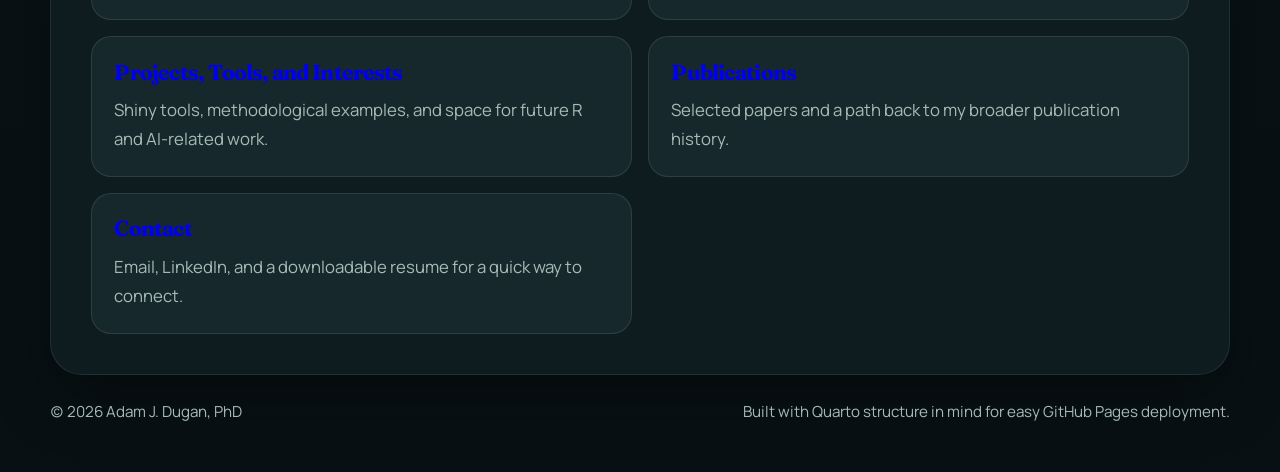
==== commit 125ed24e: "Added a new project" ====
--- a/docs/index.html
+++ b/docs/index.html
@@ -53,7 +53,7 @@
   <nav class="site-tabs" aria-label="Primary">
     <a class="site-tab" href="index.html">Home</a>
     <a class="site-tab" href="experience.html">Experience</a>
-    <a class="site-tab" href="projects.html">Projects/Tools</a>
+    <a class="site-tab" href="projects.html">Projects, Tools, and Interests</a>
     <a class="site-tab" href="publications.html">Publications</a>
     <a class="site-tab" href="rwe-focus.html">RWE Focus</a>
     <a class="site-tab" href="contact.html">Contact</a>
@@ -85,7 +85,7 @@
       </p>
       <div class="hero-actions">
         <a class="button button-primary" href="experience.html">View Experience</a>
-        <a class="button button-secondary" href="projects.html">Explore Projects/Tools</a>
+        <a class="button button-secondary" href="projects.html">Explore Projects, Tools, and Interests</a>
         <a class="button button-secondary" href="contact.html">Contact</a>
       </div>
     </div>
@@ -228,8 +228,8 @@
         <p>How I think about regulatory-grade study design, scientific quality, and execution.</p>
       </article>
       <article class="info-card">
-        <h3 class="anchored"><a href="projects.html">Projects/Tools</a></h3>
-        <p>Internal tooling interests, interactive easter eggs, and space for future R and AI work.</p>
+        <h3 class="anchored"><a href="projects.html">Projects, Tools, and Interests</a></h3>
+        <p>Shiny tools, methodological examples, and space for future R and AI-related work.</p>
       </article>
       <article class="info-card">
         <h3 class="anchored"><a href="publications.html">Publications</a></h3>
--- a/docs/assets/css/styles.css
+++ b/docs/assets/css/styles.css
@@ -406,6 +406,10 @@
   margin-bottom: 1.75rem;
 }
 
+.publication-subhead {
+  margin-top: 2.5rem;
+}
+
 .split-text {
   display: grid;
   grid-template-columns: repeat(2, minmax(0, 1fr));
